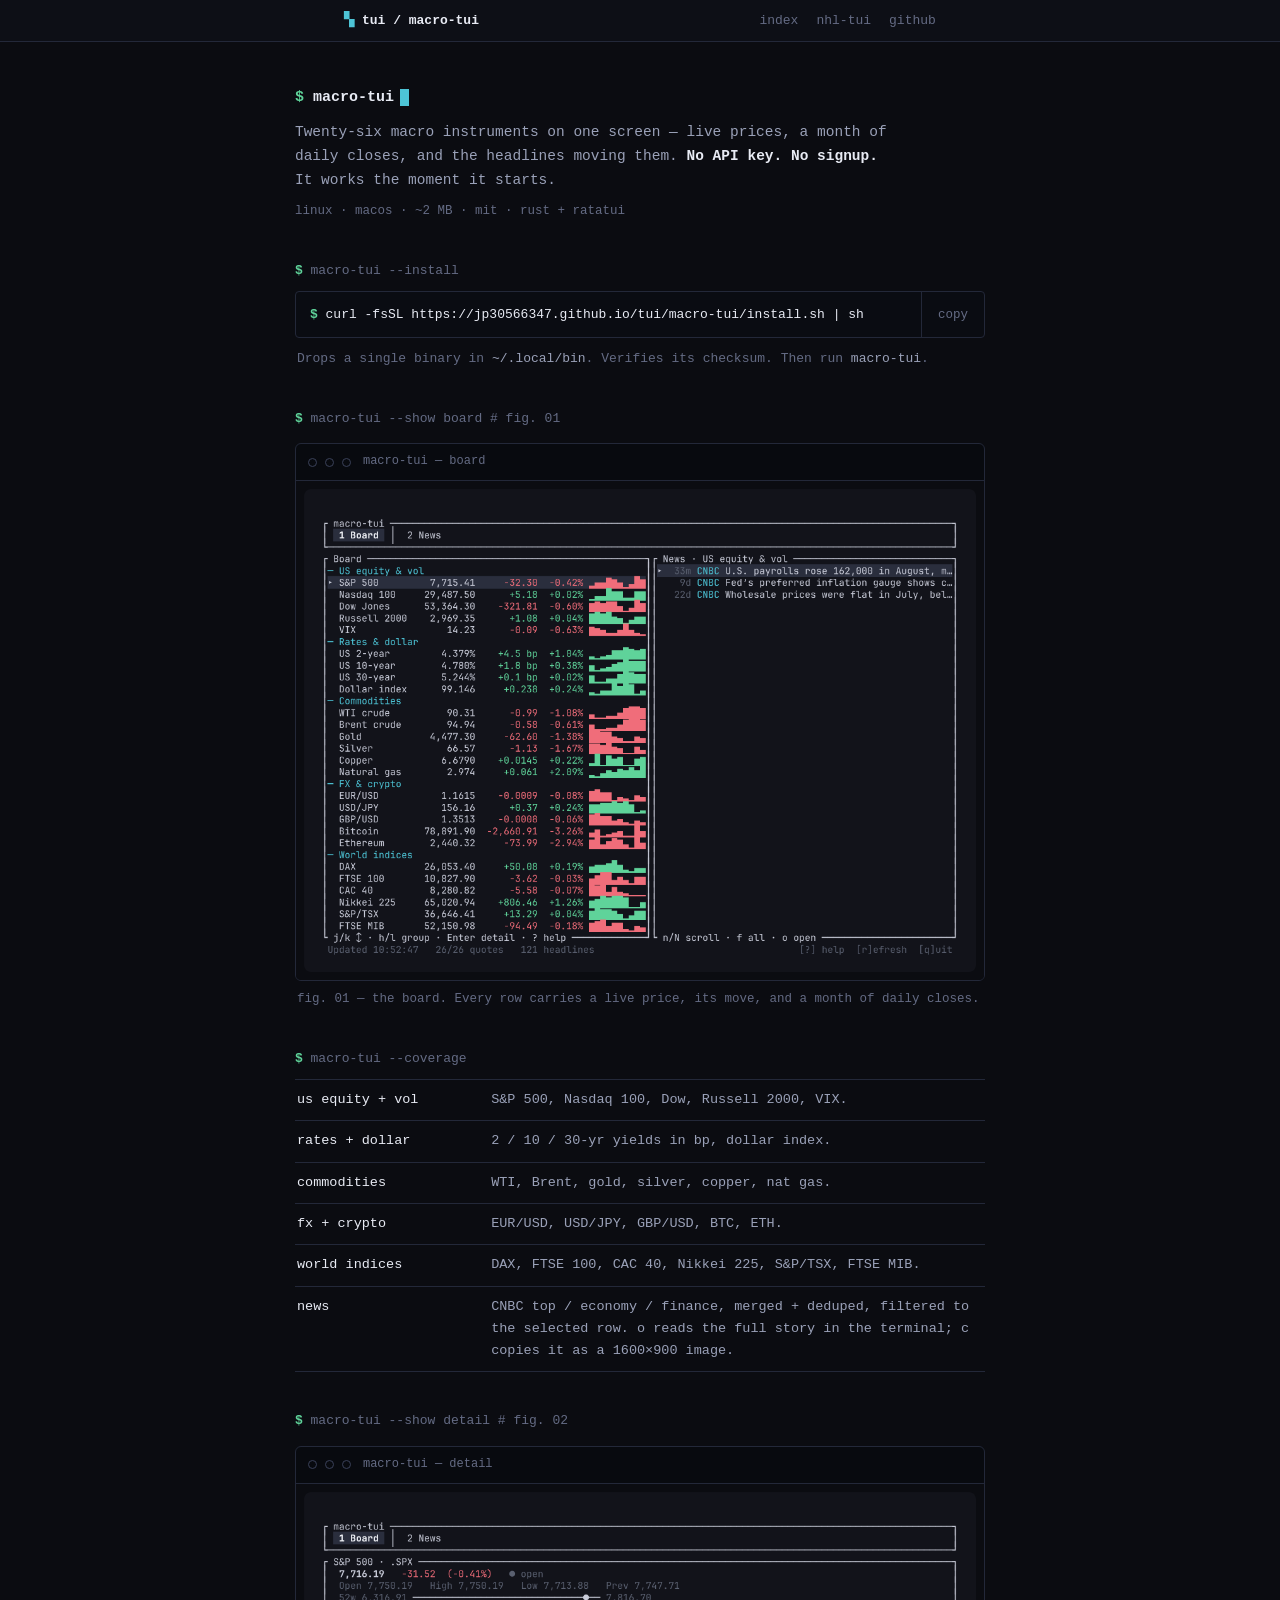
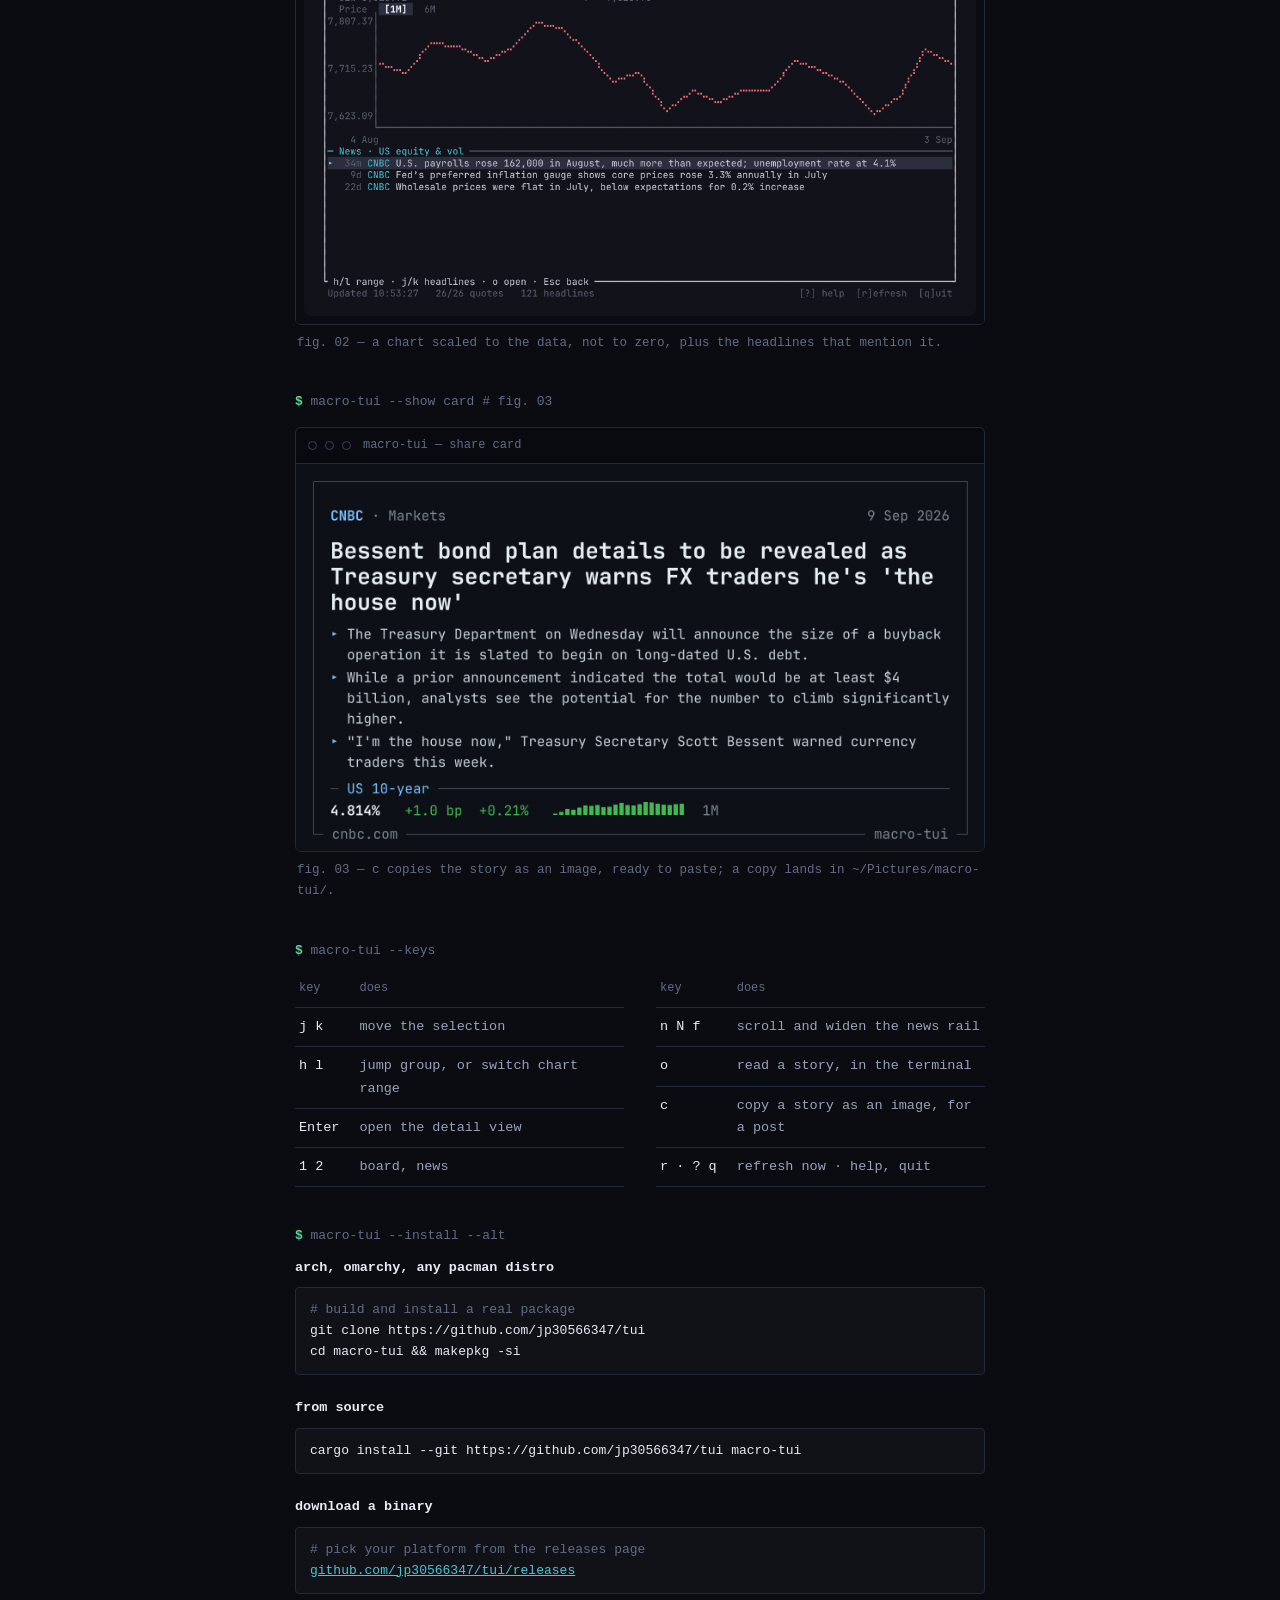
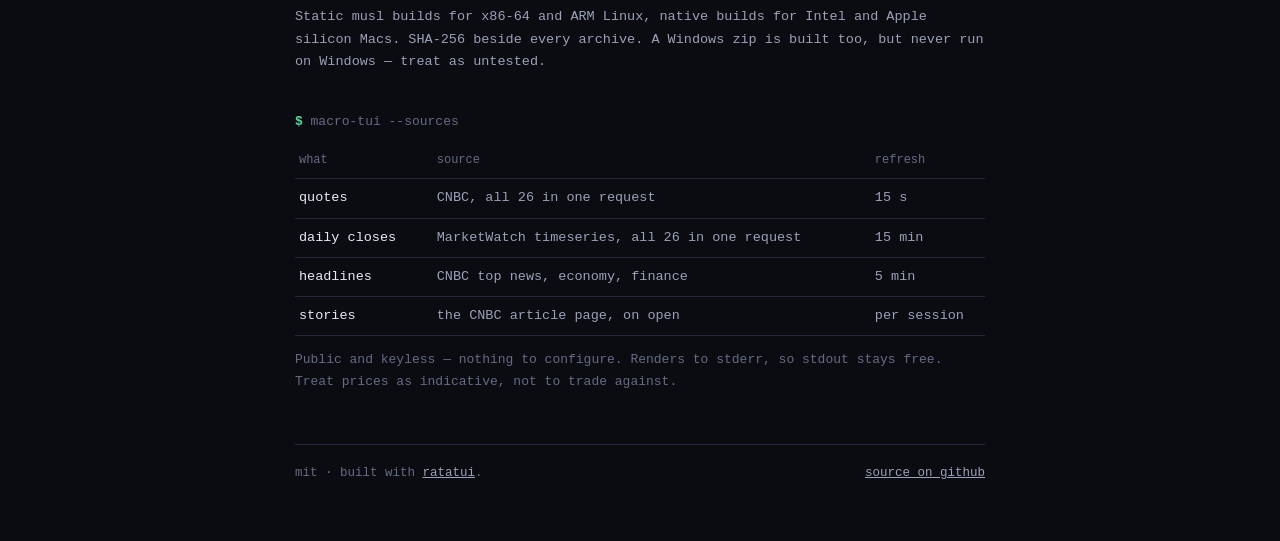
==== docs/macro-tui/index.html @ bfb3764e "Redesign docs site as terminal-native pages Drop the centered hero, pill badges and feature cards fo" ====
<!doctype html>
<html lang="en">
<head>
<meta charset="utf-8">
<meta name="viewport" content="width=device-width, initial-scale=1">
<title>macro-tui — the market, in your terminal</title>
<meta name="description" content="A macro market overview and the news moving it, in your terminal. 26 instruments, live prices, trend lines and headlines. No API key, no signup.">
<link rel="icon" href="data:image/svg+xml,<svg xmlns='http://www.w3.org/2000/svg' viewBox='0 0 32 32'><text y='26' font-size='26'>▚</text></svg>">
<meta property="og:title" content="macro-tui — the market, in your terminal">
<meta property="og:description" content="26 macro instruments, live prices, trend lines and headlines. No API key, no signup.">
<meta property="og:type" content="website">
<meta property="og:url" content="https://jp30566347.github.io/tui/macro-tui/">
<meta property="og:image" content="https://raw.githubusercontent.com/jp30566347/tui/main/docs/macro-tui/screenshot.png">
<meta name="twitter:card" content="summary_large_image">
<style>
:root{
  --bg:#0b0c11; --panel:#101218; --cmd:#0a0c12; --line:#232839;
  --fg:#e8ebf4; --mut:#9aa1b8; --dim:#646b84;
  --acc:#4dc4d6; --green:#5fd39a;
  --mono:"JetBrains Mono",ui-monospace,SFMono-Regular,Menlo,Consolas,monospace;
}
*{box-sizing:border-box}
html{-webkit-text-size-adjust:100%}
body{margin:0; background:var(--bg); color:var(--fg); font-family:var(--mono); font-size:15px; line-height:1.65; -webkit-font-smoothing:antialiased}
::selection{background:#26414a}
a{color:var(--acc)} a:hover{color:var(--fg)}
a:focus-visible,button:focus-visible{outline:1px solid var(--acc); outline-offset:2px}
.wrap{max-width:82ch; margin:0 auto; padding:0 24px}
.status{border-bottom:1px solid var(--line); background:#0d0f16}
.status-in{display:flex; justify-content:space-between; align-items:center; gap:16px; padding:10px 24px; font-size:13px}
.brand{color:var(--fg); text-decoration:none; font-weight:700}
.brand b{color:var(--acc)}
.tabs{display:flex; gap:18px}
.tabs a{color:var(--dim); text-decoration:none}
.tabs a:hover{color:var(--fg)}
.session{margin:44px 0 10px; font-size:15px; font-weight:700}
.prompt{color:var(--green); font-weight:700; user-select:none}
.cursor{display:inline-block; width:9px; height:1.15em; background:var(--acc); vertical-align:text-bottom; margin-left:6px; animation:blink 1.1s steps(1) infinite}
@keyframes blink{50%{opacity:0}}
.lede{color:var(--mut); font-size:14.5px; max-width:68ch; margin:0 0 8px}
.lede strong{color:var(--fg)}
.meta{color:var(--dim); font-size:12.5px; margin:0 0 26px}
.pline{color:var(--dim); font-size:13px; margin:38px 0 10px}
.cmd{display:flex; align-items:stretch; background:var(--cmd); border:1px solid var(--line); border-radius:4px; overflow:hidden}
.cmd code{flex:1; min-width:0; font-size:13px; padding:12px 14px; color:var(--fg); white-space:pre-wrap; overflow-wrap:anywhere}
.cmd button{flex:none; border:0; border-left:1px solid var(--line); background:transparent; color:var(--dim); cursor:pointer; font-family:var(--mono); font-size:12.5px; padding:0 16px}
.cmd button:hover{color:var(--fg)}
.cmd button.done{color:var(--green)}
.note{font-size:13px; color:var(--dim); margin:10px 2px 0}
.note code{color:var(--mut)}
.term{border:1px solid var(--line); border-radius:6px; background:#080a0f; overflow:hidden; margin-top:14px}
.titlebar{display:flex; align-items:center; gap:8px; padding:8px 12px; border-bottom:1px solid var(--line); color:var(--dim); font-size:12px}
.d{width:9px; height:9px; border-radius:50%; border:1px solid #3a4159}
.titlebar span:last-child{margin-left:4px}
.term img{display:block; width:100%; height:auto}
.cap{font-size:12.5px; color:var(--dim); margin:8px 2px 0}
dl.cov{margin:0; border-top:1px solid var(--line)}
dl.cov div{display:grid; grid-template-columns:22ch 1fr; gap:16px; padding:9px 2px; border-bottom:1px solid var(--line); font-size:13.5px}
dl.cov dt{color:var(--fg)} dl.cov dd{margin:0; color:var(--mut)}
.keys{display:grid; grid-template-columns:1fr 1fr; gap:0 32px}
table{width:100%; border-collapse:collapse; font-size:13.5px}
th,td{text-align:left; padding:8px 4px; border-bottom:1px solid var(--line); vertical-align:top}
th{color:var(--dim); font-weight:400; font-size:12px}
td:first-child{color:var(--fg); white-space:nowrap; padding-right:16px}
td{color:var(--mut)}
pre{background:var(--panel); border:1px solid var(--line); border-radius:4px; padding:12px 14px; overflow-x:auto; font-size:13px; line-height:1.6; color:var(--fg); margin:0 0 12px}
pre .c{color:var(--dim)}
h3.sub{font-size:13.5px; margin:0 0 8px; font-weight:700}
.blk{margin-bottom:22px}
.blk p{font-size:13.5px; color:var(--mut); margin:0}
footer{margin:52px 0 0; border-top:1px solid var(--line); padding:18px 0 52px; color:var(--dim); font-size:12.5px; display:flex; justify-content:space-between; gap:16px; flex-wrap:wrap}
footer a{color:var(--mut)}
@media (max-width:640px){ dl.cov div{grid-template-columns:1fr; gap:2px} .keys{grid-template-columns:1fr} }
@media (prefers-reduced-motion:reduce){ .cursor{animation:none} }
</style>
</head>
<body>
<nav class="status"><div class="wrap status-in">
  <a class="brand" href="../"><b>▚</b> tui / macro-tui</a>
  <div class="tabs"><a href="../">index</a><a href="../nhl-tui/">nhl-tui</a><a href="https://github.com/jp30566347/tui">github</a></div>
</div></nav>
<main class="wrap">
<p class="session"><span class="prompt">$</span> macro-tui<span class="cursor" aria-hidden="true"></span></p>
<p class="lede">Twenty-six macro instruments on one screen — live prices, a month of daily closes, and the headlines moving them. <strong>No API key. No signup.</strong> It works the moment it starts.</p>
<p class="meta">linux · macos · ~2 MB · mit · rust + ratatui</p>
<p class="pline"><span class="prompt">$</span> macro-tui --install</p>
<div class="cmd"><code><span class="prompt">$ </span>curl -fsSL https://jp30566347.github.io/tui/macro-tui/install.sh | sh</code><button type="button" data-cmd="curl -fsSL https://jp30566347.github.io/tui/macro-tui/install.sh | sh">copy</button></div>
<p class="note">Drops a single binary in <code>~/.local/bin</code>. Verifies its checksum. Then run <code>macro-tui</code>.</p>

<p class="pline"><span class="prompt">$</span> macro-tui --show board <span style="color:var(--dim)"># fig. 01</span></p>
<div class="term"><div class="titlebar"><i class="d"></i><i class="d"></i><i class="d"></i><span>macro-tui — board</span></div><img src="screenshot.png" alt="macro-tui showing US indices, Treasury yields, commodities and FX with live prices, colour-coded moves and trend lines, beside a pane of market headlines." width="2180" height="1581"></div>
<p class="cap">fig. 01 — the board. Every row carries a live price, its move, and a month of daily closes.</p>

<p class="pline"><span class="prompt">$</span> macro-tui --coverage</p>
<dl class="cov">
<div><dt>us equity + vol</dt><dd>S&amp;P 500, Nasdaq 100, Dow, Russell 2000, VIX.</dd></div>
<div><dt>rates + dollar</dt><dd>2 / 10 / 30-yr yields in bp, dollar index.</dd></div>
<div><dt>commodities</dt><dd>WTI, Brent, gold, silver, copper, nat gas.</dd></div>
<div><dt>fx + crypto</dt><dd>EUR/USD, USD/JPY, GBP/USD, BTC, ETH.</dd></div>
<div><dt>world indices</dt><dd>DAX, FTSE 100, CAC 40, Nikkei 225, S&amp;P/TSX, FTSE MIB.</dd></div>
<div><dt>news</dt><dd>CNBC top / economy / finance, merged + deduped, filtered to the selected row. <code>o</code> reads the full story in the terminal; <code>c</code> copies it as a 1600×900 image.</dd></div>
</dl>

<p class="pline"><span class="prompt">$</span> macro-tui --show detail <span style="color:var(--dim)"># fig. 02</span></p>
<div class="term"><div class="titlebar"><i class="d"></i><i class="d"></i><i class="d"></i><span>macro-tui — detail</span></div><img src="detail.png" alt="The detail view for the S&P 500: last price and move, open, high, low and previous close, a 52-week range bar, a braille line chart of the last month, and related headlines." width="2180" height="1394" loading="lazy"></div>
<p class="cap">fig. 02 — a chart scaled to the data, not to zero, plus the headlines that mention it.</p>

<p class="pline"><span class="prompt">$</span> macro-tui --show card <span style="color:var(--dim)"># fig. 03</span></p>
<div class="term"><div class="titlebar"><i class="d"></i><i class="d"></i><i class="d"></i><span>macro-tui — share card</span></div><img src="card.png" alt="A share card drawn as a terminal window running macro-tui: a plain frame, a CNBC Markets kicker and the date, a bold headline about the Treasury's bond buyback, three key points, and a ticker strip for the US 10-year yield with its level, move and a month of closes as bars." width="1600" height="900" loading="lazy"></div>
<p class="cap">fig. 03 — <code>c</code> copies the story as an image, ready to paste; a copy lands in <code>~/Pictures/macro-tui/</code>.</p>

<p class="pline"><span class="prompt">$</span> macro-tui --keys</p>
<div class="keys">
<table><tr><th>key</th><th>does</th></tr>
<tr><td>j k</td><td>move the selection</td></tr>
<tr><td>h l</td><td>jump group, or switch chart range</td></tr>
<tr><td>Enter</td><td>open the detail view</td></tr>
<tr><td>1 2</td><td>board, news</td></tr></table>
<table><tr><th>key</th><th>does</th></tr>
<tr><td>n N f</td><td>scroll and widen the news rail</td></tr>
<tr><td>o</td><td>read a story, in the terminal</td></tr>
<tr><td>c</td><td>copy a story as an image, for a post</td></tr>
<tr><td>r · ? q</td><td>refresh now · help, quit</td></tr></table>
</div>

<p class="pline"><span class="prompt">$</span> macro-tui --install --alt</p>
<div class="blk"><h3 class="sub">arch, omarchy, any pacman distro</h3><pre><span class="c"># build and install a real package</span>
git clone https://github.com/jp30566347/tui
cd macro-tui &amp;&amp; makepkg -si</pre></div>
<div class="blk"><h3 class="sub">from source</h3><pre>cargo install --git https://github.com/jp30566347/tui macro-tui</pre></div>
<div class="blk"><h3 class="sub">download a binary</h3><pre><span class="c"># pick your platform from the releases page</span>
<a href="https://github.com/jp30566347/tui/releases">github.com/jp30566347/tui/releases</a></pre>
<p style="font-size:13.5px;color:var(--mut)">Static musl builds for x86-64 and ARM Linux, native builds for Intel and Apple silicon Macs. SHA-256 beside every archive. A Windows zip is built too, but never run on Windows — treat as untested.</p></div>

<p class="pline"><span class="prompt">$</span> macro-tui --sources</p>
<table><tr><th>what</th><th>source</th><th>refresh</th></tr>
<tr><td>quotes</td><td>CNBC, all 26 in one request</td><td>15 s</td></tr>
<tr><td>daily closes</td><td>MarketWatch timeseries, all 26 in one request</td><td>15 min</td></tr>
<tr><td>headlines</td><td>CNBC top news, economy, finance</td><td>5 min</td></tr>
<tr><td>stories</td><td>the CNBC article page, on open</td><td>per session</td></tr></table>
<p style="font-size:13px;color:var(--dim)">Public and keyless — nothing to configure. Renders to stderr, so stdout stays free. Treat prices as indicative, not to trade against.</p>

<footer><span>mit · built with <a href="https://ratatui.rs">ratatui</a>.</span><span><a href="https://github.com/jp30566347/tui">source on github</a></span></footer>
<script>
(function(){
var b=document.querySelector('.cmd button');
function legacyCopy(t){var f=document.createElement('textarea');f.value=t;f.setAttribute('readonly','');f.style.cssText='position:fixed;top:-9999px;opacity:0';document.body.appendChild(f);f.select();var ok=false;try{ok=document.execCommand('copy')}catch(e){ok=false}document.body.removeChild(f);return ok}
function copy(t){if(navigator.clipboard&&window.isSecureContext){var to=new Promise(function(_,rej){setTimeout(function(){rej(new Error('timed out'))},1200)});return Promise.race([navigator.clipboard.writeText(t),to]).then(function(){return true}).catch(function(){return legacyCopy(t)})}return Promise.resolve(legacyCopy(t))}
if(b)b.addEventListener('click',function(){copy(b.dataset.cmd).then(function(ok){b.textContent=ok?'copied':'press ⌘C';b.classList.toggle('done',ok);setTimeout(function(){b.textContent='copy';b.classList.remove('done')},1800)})});
})();
</script>
</main>
</body>
</html>
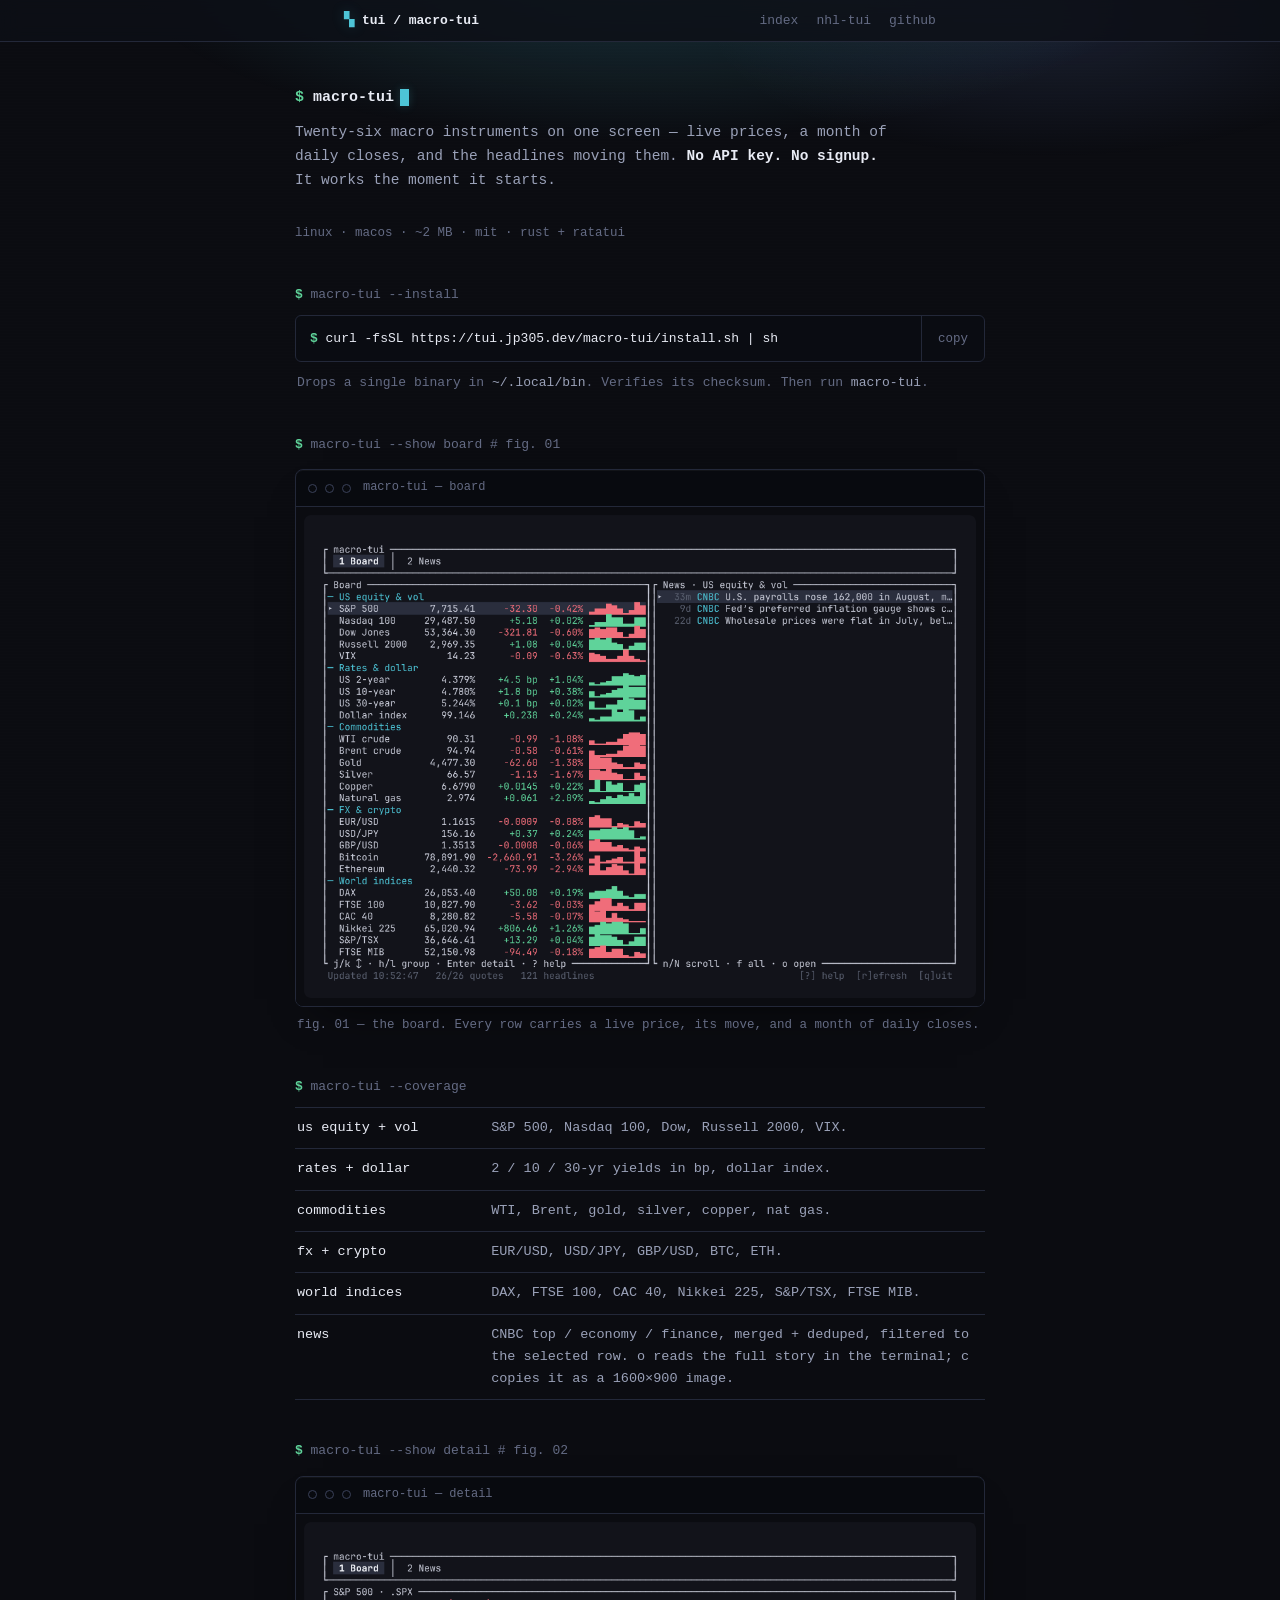
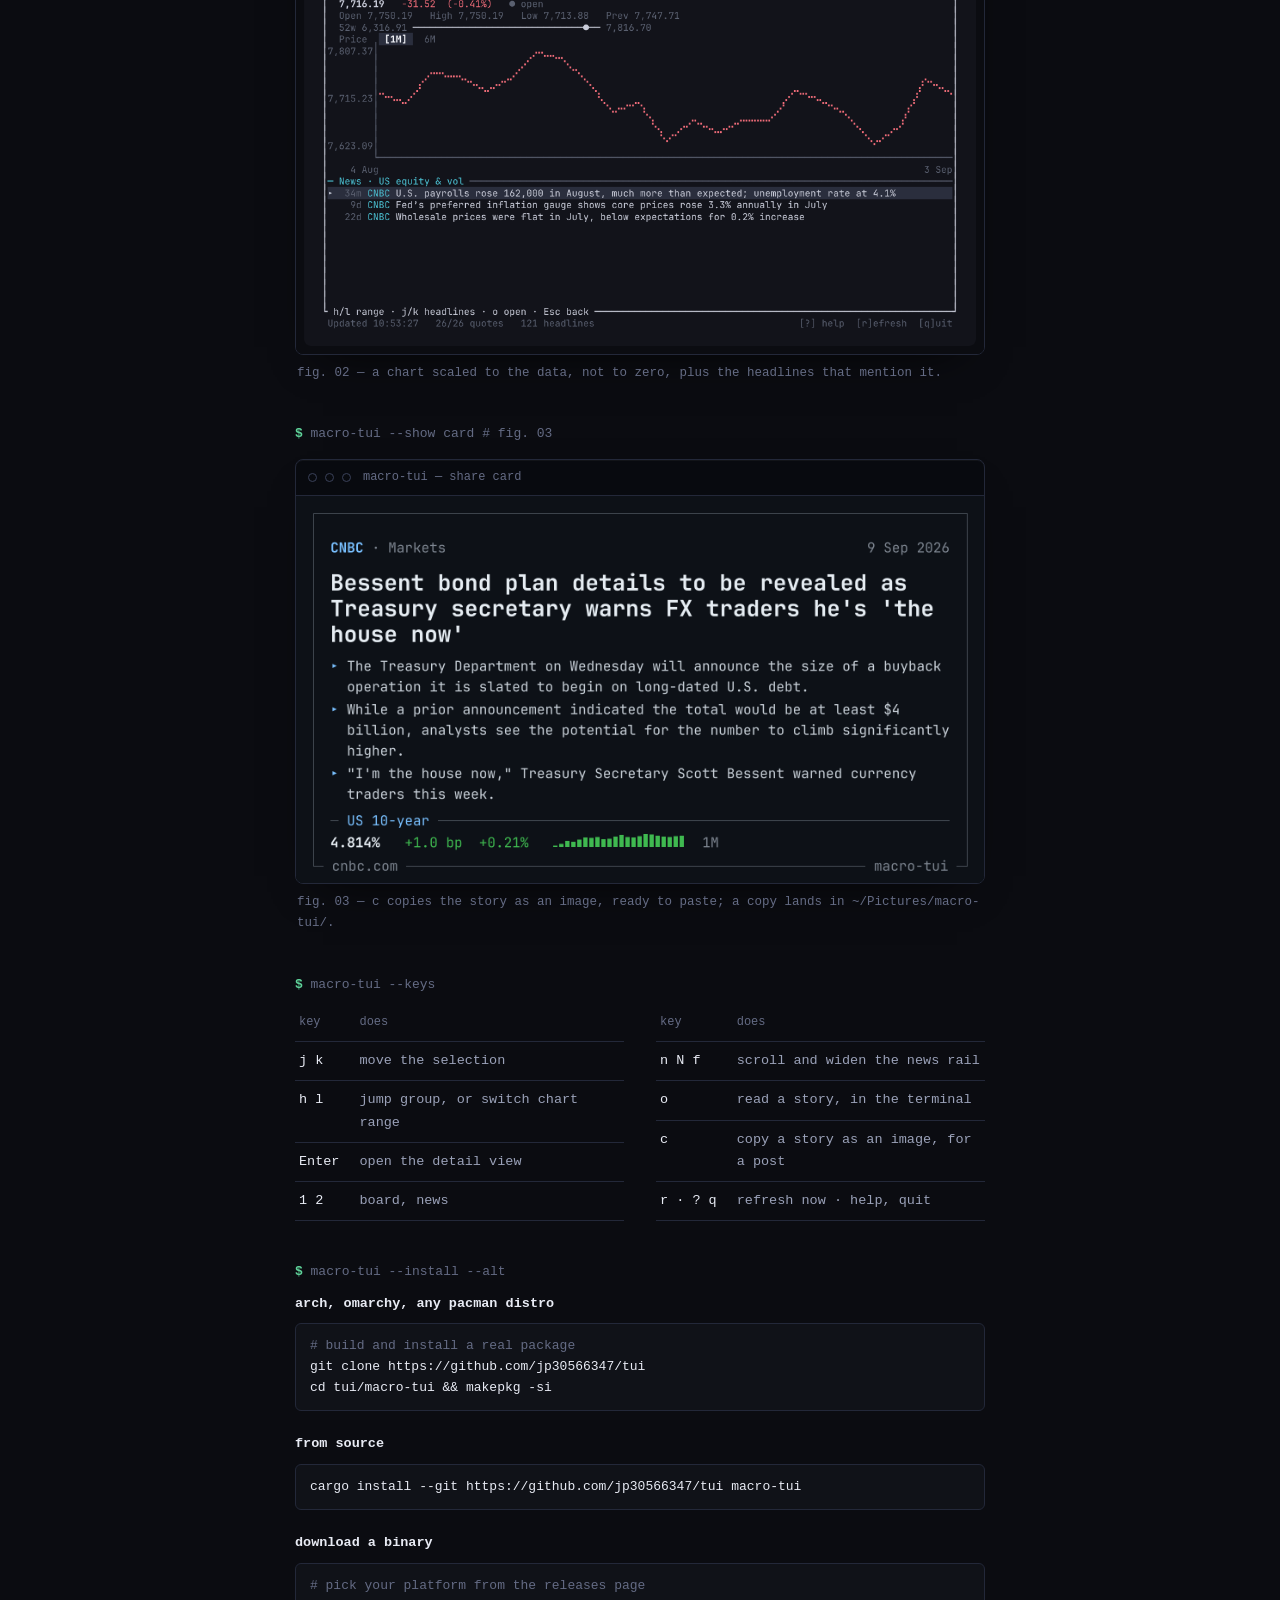
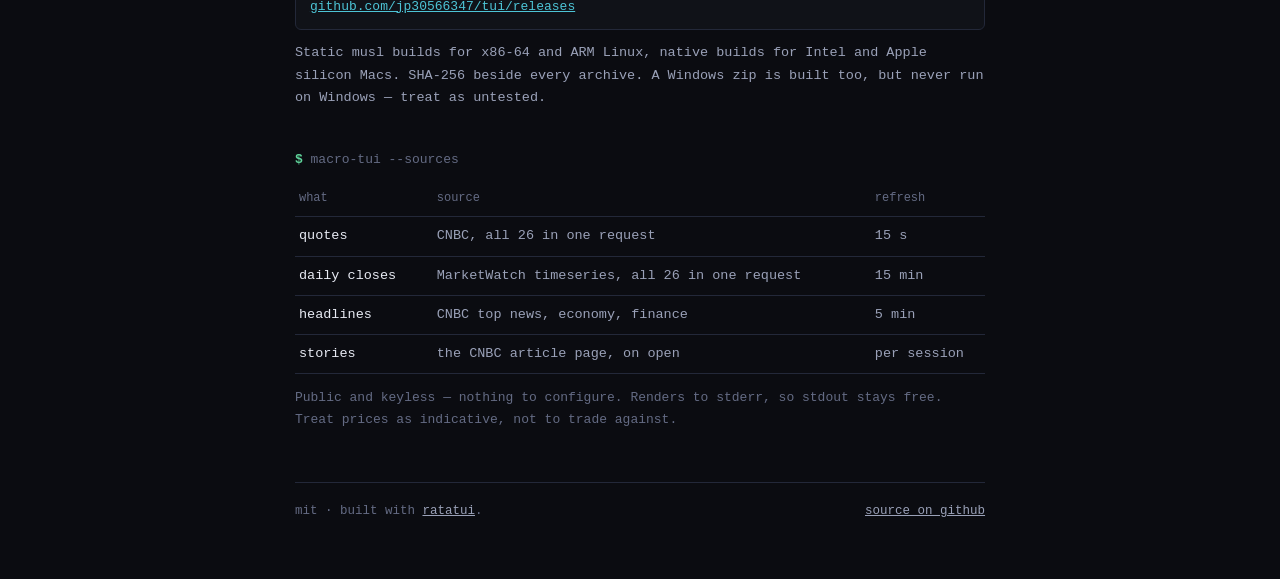
==== commit 225ca32b: "Lift the docs site and share its styles Pulls the CSS and the clipboard helper out of all three page" ====
--- a/docs/macro-tui/index.html
+++ b/docs/macro-tui/index.html
@@ -9,70 +9,10 @@
 <meta property="og:title" content="macro-tui — the market, in your terminal">
 <meta property="og:description" content="26 macro instruments, live prices, trend lines and headlines. No API key, no signup.">
 <meta property="og:type" content="website">
-<meta property="og:url" content="https://jp30566347.github.io/tui/macro-tui/">
-<meta property="og:image" content="https://raw.githubusercontent.com/jp30566347/tui/main/docs/macro-tui/screenshot.png">
+<meta property="og:url" content="https://tui.jp305.dev/macro-tui/">
+<meta property="og:image" content="https://tui.jp305.dev/macro-tui/screenshot.png">
 <meta name="twitter:card" content="summary_large_image">
-<style>
-:root{
-  --bg:#0b0c11; --panel:#101218; --cmd:#0a0c12; --line:#232839;
-  --fg:#e8ebf4; --mut:#9aa1b8; --dim:#646b84;
-  --acc:#4dc4d6; --green:#5fd39a;
-  --mono:"JetBrains Mono",ui-monospace,SFMono-Regular,Menlo,Consolas,monospace;
-}
-*{box-sizing:border-box}
-html{-webkit-text-size-adjust:100%}
-body{margin:0; background:var(--bg); color:var(--fg); font-family:var(--mono); font-size:15px; line-height:1.65; -webkit-font-smoothing:antialiased}
-::selection{background:#26414a}
-a{color:var(--acc)} a:hover{color:var(--fg)}
-a:focus-visible,button:focus-visible{outline:1px solid var(--acc); outline-offset:2px}
-.wrap{max-width:82ch; margin:0 auto; padding:0 24px}
-.status{border-bottom:1px solid var(--line); background:#0d0f16}
-.status-in{display:flex; justify-content:space-between; align-items:center; gap:16px; padding:10px 24px; font-size:13px}
-.brand{color:var(--fg); text-decoration:none; font-weight:700}
-.brand b{color:var(--acc)}
-.tabs{display:flex; gap:18px}
-.tabs a{color:var(--dim); text-decoration:none}
-.tabs a:hover{color:var(--fg)}
-.session{margin:44px 0 10px; font-size:15px; font-weight:700}
-.prompt{color:var(--green); font-weight:700; user-select:none}
-.cursor{display:inline-block; width:9px; height:1.15em; background:var(--acc); vertical-align:text-bottom; margin-left:6px; animation:blink 1.1s steps(1) infinite}
-@keyframes blink{50%{opacity:0}}
-.lede{color:var(--mut); font-size:14.5px; max-width:68ch; margin:0 0 8px}
-.lede strong{color:var(--fg)}
-.meta{color:var(--dim); font-size:12.5px; margin:0 0 26px}
-.pline{color:var(--dim); font-size:13px; margin:38px 0 10px}
-.cmd{display:flex; align-items:stretch; background:var(--cmd); border:1px solid var(--line); border-radius:4px; overflow:hidden}
-.cmd code{flex:1; min-width:0; font-size:13px; padding:12px 14px; color:var(--fg); white-space:pre-wrap; overflow-wrap:anywhere}
-.cmd button{flex:none; border:0; border-left:1px solid var(--line); background:transparent; color:var(--dim); cursor:pointer; font-family:var(--mono); font-size:12.5px; padding:0 16px}
-.cmd button:hover{color:var(--fg)}
-.cmd button.done{color:var(--green)}
-.note{font-size:13px; color:var(--dim); margin:10px 2px 0}
-.note code{color:var(--mut)}
-.term{border:1px solid var(--line); border-radius:6px; background:#080a0f; overflow:hidden; margin-top:14px}
-.titlebar{display:flex; align-items:center; gap:8px; padding:8px 12px; border-bottom:1px solid var(--line); color:var(--dim); font-size:12px}
-.d{width:9px; height:9px; border-radius:50%; border:1px solid #3a4159}
-.titlebar span:last-child{margin-left:4px}
-.term img{display:block; width:100%; height:auto}
-.cap{font-size:12.5px; color:var(--dim); margin:8px 2px 0}
-dl.cov{margin:0; border-top:1px solid var(--line)}
-dl.cov div{display:grid; grid-template-columns:22ch 1fr; gap:16px; padding:9px 2px; border-bottom:1px solid var(--line); font-size:13.5px}
-dl.cov dt{color:var(--fg)} dl.cov dd{margin:0; color:var(--mut)}
-.keys{display:grid; grid-template-columns:1fr 1fr; gap:0 32px}
-table{width:100%; border-collapse:collapse; font-size:13.5px}
-th,td{text-align:left; padding:8px 4px; border-bottom:1px solid var(--line); vertical-align:top}
-th{color:var(--dim); font-weight:400; font-size:12px}
-td:first-child{color:var(--fg); white-space:nowrap; padding-right:16px}
-td{color:var(--mut)}
-pre{background:var(--panel); border:1px solid var(--line); border-radius:4px; padding:12px 14px; overflow-x:auto; font-size:13px; line-height:1.6; color:var(--fg); margin:0 0 12px}
-pre .c{color:var(--dim)}
-h3.sub{font-size:13.5px; margin:0 0 8px; font-weight:700}
-.blk{margin-bottom:22px}
-.blk p{font-size:13.5px; color:var(--mut); margin:0}
-footer{margin:52px 0 0; border-top:1px solid var(--line); padding:18px 0 52px; color:var(--dim); font-size:12.5px; display:flex; justify-content:space-between; gap:16px; flex-wrap:wrap}
-footer a{color:var(--mut)}
-@media (max-width:640px){ dl.cov div{grid-template-columns:1fr; gap:2px} .keys{grid-template-columns:1fr} }
-@media (prefers-reduced-motion:reduce){ .cursor{animation:none} }
-</style>
+<link rel="stylesheet" href="../style.css">
 </head>
 <body>
 <nav class="status"><div class="wrap status-in">
@@ -80,11 +20,11 @@
   <div class="tabs"><a href="../">index</a><a href="../nhl-tui/">nhl-tui</a><a href="https://github.com/jp30566347/tui">github</a></div>
 </div></nav>
 <main class="wrap">
-<p class="session"><span class="prompt">$</span> macro-tui<span class="cursor" aria-hidden="true"></span></p>
+<p class="session"><span class="prompt">$</span> <span data-type>macro-tui</span><span class="cursor" aria-hidden="true"></span></p>
 <p class="lede">Twenty-six macro instruments on one screen — live prices, a month of daily closes, and the headlines moving them. <strong>No API key. No signup.</strong> It works the moment it starts.</p>
 <p class="meta">linux · macos · ~2 MB · mit · rust + ratatui</p>
 <p class="pline"><span class="prompt">$</span> macro-tui --install</p>
-<div class="cmd"><code><span class="prompt">$ </span>curl -fsSL https://jp30566347.github.io/tui/macro-tui/install.sh | sh</code><button type="button" data-cmd="curl -fsSL https://jp30566347.github.io/tui/macro-tui/install.sh | sh">copy</button></div>
+<div class="cmd"><code><span class="prompt">$ </span>curl -fsSL https://tui.jp305.dev/macro-tui/install.sh | sh</code><button type="button" data-cmd="curl -fsSL https://tui.jp305.dev/macro-tui/install.sh | sh">copy</button></div>
 <p class="note">Drops a single binary in <code>~/.local/bin</code>. Verifies its checksum. Then run <code>macro-tui</code>.</p>
 
 <p class="pline"><span class="prompt">$</span> macro-tui --show board <span style="color:var(--dim)"># fig. 01</span></p>
@@ -126,7 +66,7 @@
 <p class="pline"><span class="prompt">$</span> macro-tui --install --alt</p>
 <div class="blk"><h3 class="sub">arch, omarchy, any pacman distro</h3><pre><span class="c"># build and install a real package</span>
 git clone https://github.com/jp30566347/tui
-cd macro-tui &amp;&amp; makepkg -si</pre></div>
+cd tui/macro-tui &amp;&amp; makepkg -si</pre></div>
 <div class="blk"><h3 class="sub">from source</h3><pre>cargo install --git https://github.com/jp30566347/tui macro-tui</pre></div>
 <div class="blk"><h3 class="sub">download a binary</h3><pre><span class="c"># pick your platform from the releases page</span>
 <a href="https://github.com/jp30566347/tui/releases">github.com/jp30566347/tui/releases</a></pre>
@@ -141,14 +81,7 @@
 <p style="font-size:13px;color:var(--dim)">Public and keyless — nothing to configure. Renders to stderr, so stdout stays free. Treat prices as indicative, not to trade against.</p>
 
 <footer><span>mit · built with <a href="https://ratatui.rs">ratatui</a>.</span><span><a href="https://github.com/jp30566347/tui">source on github</a></span></footer>
-<script>
-(function(){
-var b=document.querySelector('.cmd button');
-function legacyCopy(t){var f=document.createElement('textarea');f.value=t;f.setAttribute('readonly','');f.style.cssText='position:fixed;top:-9999px;opacity:0';document.body.appendChild(f);f.select();var ok=false;try{ok=document.execCommand('copy')}catch(e){ok=false}document.body.removeChild(f);return ok}
-function copy(t){if(navigator.clipboard&&window.isSecureContext){var to=new Promise(function(_,rej){setTimeout(function(){rej(new Error('timed out'))},1200)});return Promise.race([navigator.clipboard.writeText(t),to]).then(function(){return true}).catch(function(){return legacyCopy(t)})}return Promise.resolve(legacyCopy(t))}
-if(b)b.addEventListener('click',function(){copy(b.dataset.cmd).then(function(ok){b.textContent=ok?'copied':'press ⌘C';b.classList.toggle('done',ok);setTimeout(function(){b.textContent='copy';b.classList.remove('done')},1800)})});
-})();
-</script>
 </main>
+<script src="../app.js" defer></script>
 </body>
 </html>
--- a/docs/style.css
+++ b/docs/style.css
@@ -0,0 +1,166 @@
+/* tui docs — shared styles for the index and both app pages. */
+
+:root{
+  --bg:#0b0c11; --panel:#101218; --cmd:#0a0c12; --line:#232839;
+  --fg:#e8ebf4; --mut:#9aa1b8; --dim:#646b84;
+  --acc:#4dc4d6; --acc2:#7aa2ff; --green:#5fd39a;
+  --glow:rgba(77,196,214,.22);
+  --mono:"JetBrains Mono",ui-monospace,SFMono-Regular,Menlo,Consolas,monospace;
+}
+*{box-sizing:border-box}
+html{-webkit-text-size-adjust:100%; scroll-behavior:smooth}
+body{
+  margin:0; background:var(--bg); color:var(--fg);
+  font-family:var(--mono); font-size:15px; line-height:1.65;
+  -webkit-font-smoothing:antialiased;
+}
+
+/* Ambient layer: one soft accent bloom behind the masthead, and a faint scan
+   texture over everything. Both are decorative and never intercept a click. */
+body::before{
+  content:""; position:fixed; inset:0 0 auto; height:70vh; pointer-events:none; z-index:0;
+  background:
+    radial-gradient(60% 42% at 50% -6%, var(--glow), transparent 68%),
+    radial-gradient(38% 30% at 82% 4%, rgba(122,162,255,.12), transparent 70%);
+}
+body::after{
+  content:""; position:fixed; inset:0; pointer-events:none; z-index:0; opacity:.35;
+  background:repeating-linear-gradient(180deg, rgba(255,255,255,.028) 0 1px, transparent 1px 3px);
+}
+body > *{position:relative; z-index:1}
+
+::selection{background:#26414a}
+a{color:var(--acc)}
+a:hover{color:var(--fg)}
+a:focus-visible,button:focus-visible{outline:1px solid var(--acc); outline-offset:2px}
+.wrap{max-width:82ch; margin:0 auto; padding:0 24px}
+.sr-only{position:absolute; width:1px; height:1px; padding:0; margin:-1px; overflow:hidden; clip:rect(0 0 0 0); white-space:nowrap; border:0}
+
+/* Reading-progress hairline, built by app.js. */
+.prog{position:fixed; top:0; left:0; height:2px; width:0; z-index:9;
+  background:linear-gradient(90deg, var(--acc), var(--acc2)); box-shadow:0 0 12px var(--glow)}
+
+/* status bar */
+.status{position:sticky; top:0; z-index:8; border-bottom:1px solid var(--line);
+  background:rgba(13,15,22,.82); backdrop-filter:blur(10px); -webkit-backdrop-filter:blur(10px)}
+.status-in{display:flex; justify-content:space-between; align-items:center; gap:16px; padding:10px 24px; font-size:13px}
+.brand{color:var(--fg); text-decoration:none; font-weight:700}
+.brand b{color:var(--acc); font-weight:700; text-shadow:0 0 14px var(--glow)}
+.tabs{display:flex; gap:18px}
+.tabs a{color:var(--dim); text-decoration:none; transition:color .15s ease}
+.tabs a:hover{color:var(--fg)}
+.tabs a span{color:var(--acc)}
+
+/* block wordmark */
+.banner{margin:40px 0 0; display:flex; justify-content:center}
+.banner pre{
+  margin:0; padding:0; border:0; background:none; overflow:visible;
+  font-size:clamp(9px,3.3vw,25px); line-height:1.04; font-weight:700; letter-spacing:0;
+  background-image:linear-gradient(168deg, var(--acc) 0%, var(--acc2) 52%, var(--green) 100%);
+  -webkit-background-clip:text; background-clip:text; color:transparent;
+  filter:drop-shadow(0 0 26px var(--glow));
+}
+.tagline{text-align:center; color:var(--dim); font-size:12.5px; letter-spacing:.16em; margin:14px 0 0; text-transform:lowercase}
+
+/* session */
+.session{margin:44px 0 10px; font-size:15px; font-weight:700}
+.prompt{color:var(--green); font-weight:700; user-select:none}
+.cursor{display:inline-block; width:9px; height:1.15em; background:var(--acc); vertical-align:text-bottom; margin-left:6px;
+  box-shadow:0 0 10px var(--glow); animation:blink 1.1s steps(1) infinite}
+@keyframes blink{50%{opacity:0}}
+.lede{color:var(--mut); font-size:14.5px; max-width:68ch; margin:0 0 30px}
+.lede strong{color:var(--fg)}
+.meta{color:var(--dim); font-size:12.5px}
+
+/* app rows (index) */
+.app{position:relative; border:1px solid var(--line); border-radius:8px; background:var(--panel); margin:0 0 24px; overflow:hidden;
+  transition:border-color .2s ease, transform .2s ease, box-shadow .2s ease}
+.app::before{content:""; position:absolute; left:0; top:0; bottom:0; width:2px; transform:scaleY(0); transform-origin:50% 100%;
+  background:linear-gradient(180deg, var(--acc), var(--acc2)); transition:transform .28s ease}
+.app:hover{border-color:#2f3750; transform:translateY(-2px); box-shadow:0 22px 48px -30px rgba(0,0,0,.95)}
+.app:hover::before{transform:scaleY(1)}
+.app-head{display:flex; align-items:baseline; gap:12px; padding:20px 20px 0}
+.idx{color:var(--dim); font-size:13px}
+.app-head h2{margin:0; font-size:19px; letter-spacing:-.01em}
+.app-head h2 a{color:var(--fg); text-decoration:none}
+.app-head h2 a:hover{color:var(--acc); text-decoration:underline; text-underline-offset:4px}
+.ver{margin-left:auto; color:var(--dim); font-size:12.5px; white-space:nowrap}
+.app-desc{color:var(--mut); font-size:14px; max-width:64ch; margin:0; padding:8px 20px 0}
+.app .meta{padding:10px 20px 0}
+.app-links{display:flex; gap:20px; padding:12px 20px 18px; font-size:13.5px}
+
+/* command line */
+.cmd{display:flex; align-items:stretch; background:var(--cmd); border:1px solid var(--line); border-radius:6px; overflow:hidden;
+  transition:border-color .2s ease, box-shadow .2s ease}
+.cmd:hover{border-color:#2f3750; box-shadow:0 0 0 3px rgba(77,196,214,.06)}
+.app .cmd{margin:14px 20px 0}
+.cmd code{flex:1; min-width:0; font-size:13px; padding:12px 14px; color:var(--fg); white-space:pre-wrap; overflow-wrap:anywhere}
+.app .cmd code{font-size:12.5px; padding:10px 12px}
+.cmd button{flex:none; border:0; border-left:1px solid var(--line); background:transparent; color:var(--dim); cursor:pointer;
+  font-family:var(--mono); font-size:12.5px; padding:0 16px; transition:color .15s ease, background .15s ease}
+.cmd button:hover{color:var(--fg); background:rgba(255,255,255,.03)}
+.cmd button.done{color:var(--green)}
+.note{font-size:13px; color:var(--dim); margin:10px 2px 0}
+.note code{color:var(--mut)}
+
+/* screenshot window */
+.term{border:1px solid var(--line); border-radius:8px; background:#080a0f; overflow:hidden; margin-top:14px;
+  box-shadow:0 20px 46px -28px rgba(0,0,0,.95), inset 0 1px 0 rgba(255,255,255,.04);
+  transition:border-color .2s ease, transform .2s ease, box-shadow .2s ease}
+.term:hover{border-color:#2f3750; transform:translateY(-2px); box-shadow:0 28px 60px -28px rgba(0,0,0,1), 0 0 0 1px rgba(77,196,214,.12), inset 0 1px 0 rgba(255,255,255,.05)}
+.app .term{border:0; border-top:1px solid var(--line); border-radius:0; margin-top:0; box-shadow:none; transform:none}
+.app .term:hover{border-color:var(--line); box-shadow:none}
+.titlebar{display:flex; align-items:center; gap:8px; padding:8px 12px; border-bottom:1px solid var(--line); color:var(--dim); font-size:12px}
+.d{width:9px; height:9px; border-radius:50%; border:1px solid #3a4159}
+.titlebar span:last-child{margin-left:4px}
+.term img{display:block; width:100%; height:auto}
+.cap{font-size:12.5px; color:var(--dim); margin:8px 2px 0}
+
+/* prose blocks */
+.pline{color:var(--dim); font-size:13px; margin:40px 0 10px}
+pre.out{border:1px solid var(--line); border-radius:6px; background:var(--panel); padding:14px 16px; font-size:13px; line-height:1.7;
+  color:var(--mut); overflow-x:auto; white-space:pre-wrap; margin:0}
+pre.out b{color:var(--fg); font-weight:700}
+dl.cov{margin:0; border-top:1px solid var(--line)}
+dl.cov div{display:grid; grid-template-columns:22ch 1fr; gap:16px; padding:9px 2px; border-bottom:1px solid var(--line); font-size:13.5px;
+  transition:background .15s ease}
+dl.cov div:hover{background:rgba(255,255,255,.02)}
+dl.cov dt{color:var(--fg)}
+dl.cov dd{margin:0; color:var(--mut)}
+.keys{display:grid; grid-template-columns:1fr 1fr; gap:0 32px}
+table{width:100%; border-collapse:collapse; font-size:13.5px}
+th,td{text-align:left; padding:8px 4px; border-bottom:1px solid var(--line); vertical-align:top}
+th{color:var(--dim); font-weight:400; font-size:12px}
+td:first-child{color:var(--fg); white-space:nowrap; padding-right:16px}
+td{color:var(--mut)}
+pre{background:var(--panel); border:1px solid var(--line); border-radius:6px; padding:12px 14px; overflow-x:auto; font-size:13px;
+  line-height:1.6; color:var(--fg); margin:0 0 12px}
+pre .c{color:var(--dim)}
+h3.sub{font-size:13.5px; margin:0 0 8px; font-weight:700}
+.blk{margin-bottom:22px}
+.blk p{font-size:13.5px; color:var(--mut); margin:0}
+
+footer{margin:52px 0 0; border-top:1px solid var(--line); padding:18px 0 52px; color:var(--dim); font-size:12.5px;
+  display:flex; justify-content:space-between; gap:16px; flex-wrap:wrap}
+footer a{color:var(--mut)}
+
+/* Entrance reveals. app.js adds .rv, then .in once the block is on screen.
+   Without JS nothing is tagged, so everything is simply visible. */
+.rv{opacity:0; transform:translateY(10px)}
+.rv.in{opacity:1; transform:none; transition:opacity .5s ease, transform .5s ease}
+
+@media (max-width:640px){
+  .ver{display:none}
+  .tabs{gap:12px}
+  .app .cmd code{font-size:12px}
+  dl.cov div{grid-template-columns:1fr; gap:2px}
+  .keys{grid-template-columns:1fr}
+}
+@media (prefers-reduced-motion:reduce){
+  html{scroll-behavior:auto}
+  .cursor{animation:none}
+  .app,.term,.cmd,.tabs a,dl.cov div,.cmd button{transition:none}
+  .app:hover,.term:hover{transform:none}
+  .rv{opacity:1; transform:none}
+  .rv.in{transition:none}
+}
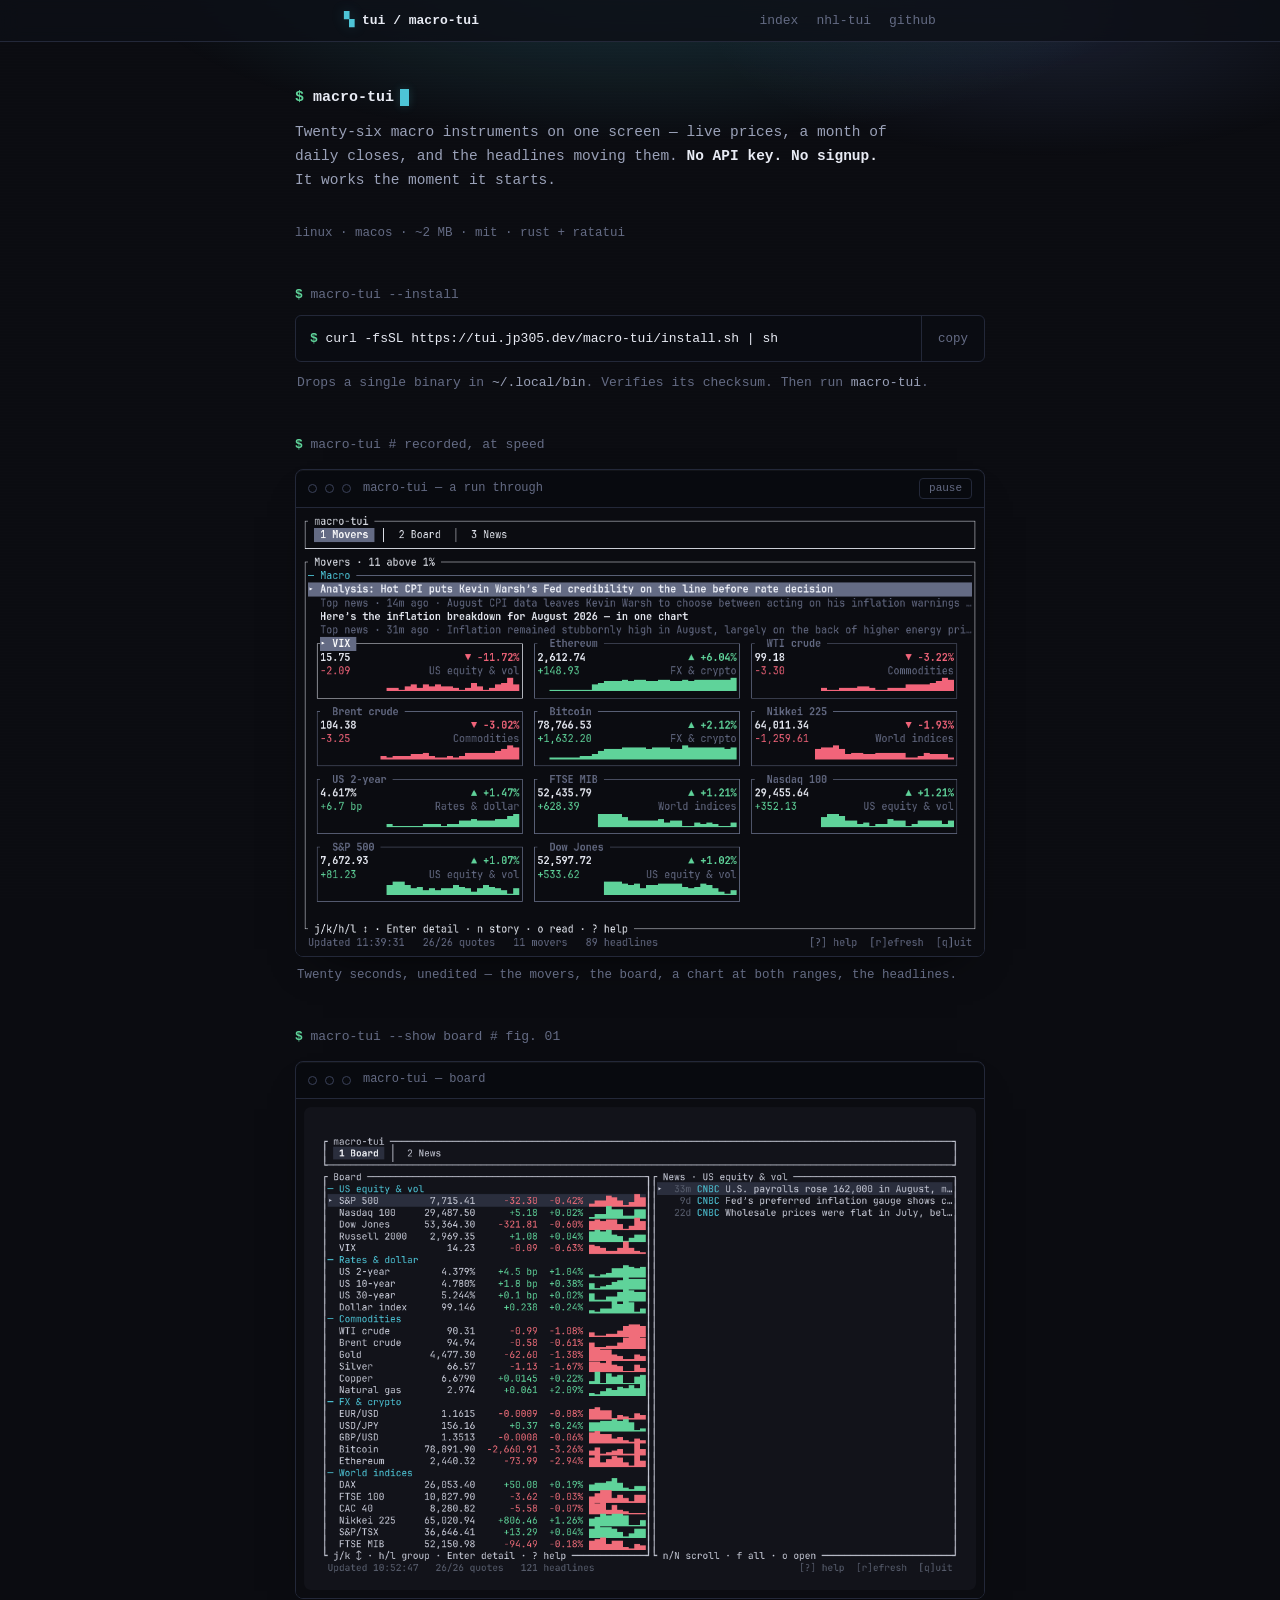
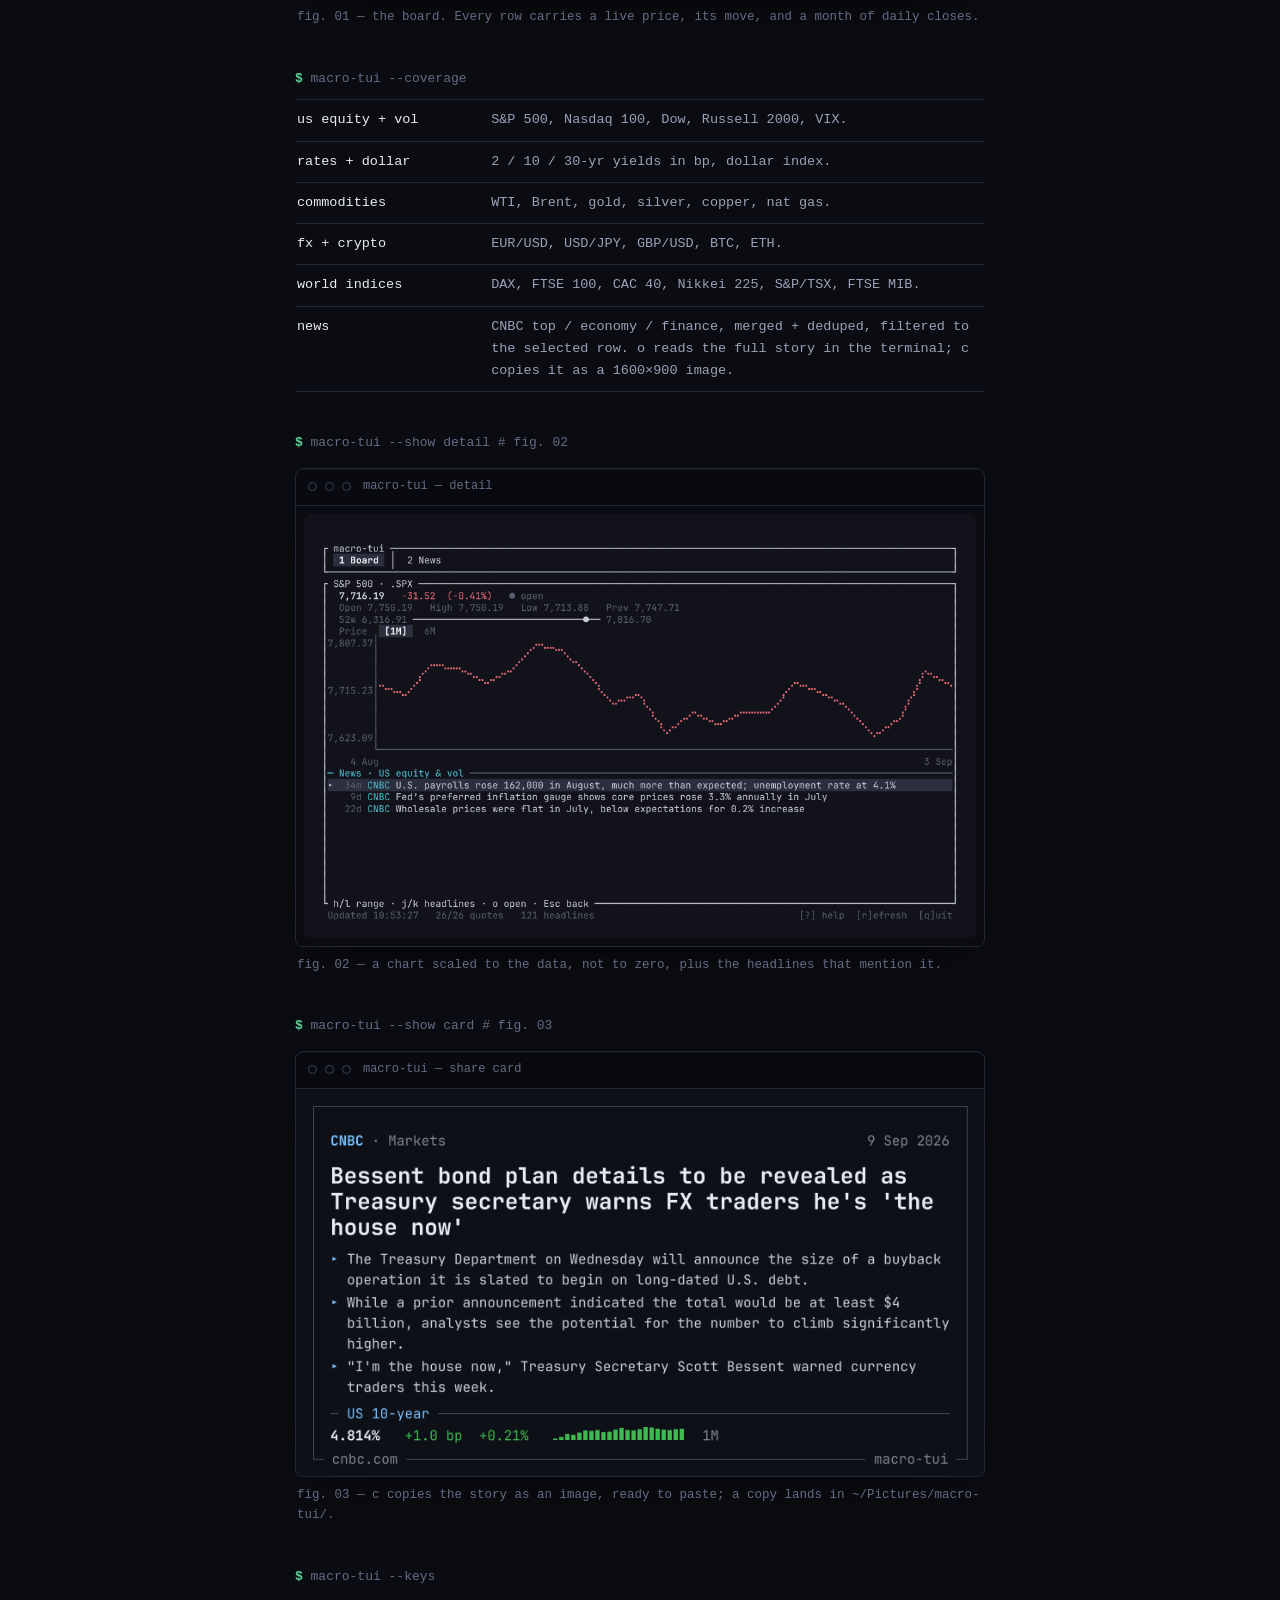
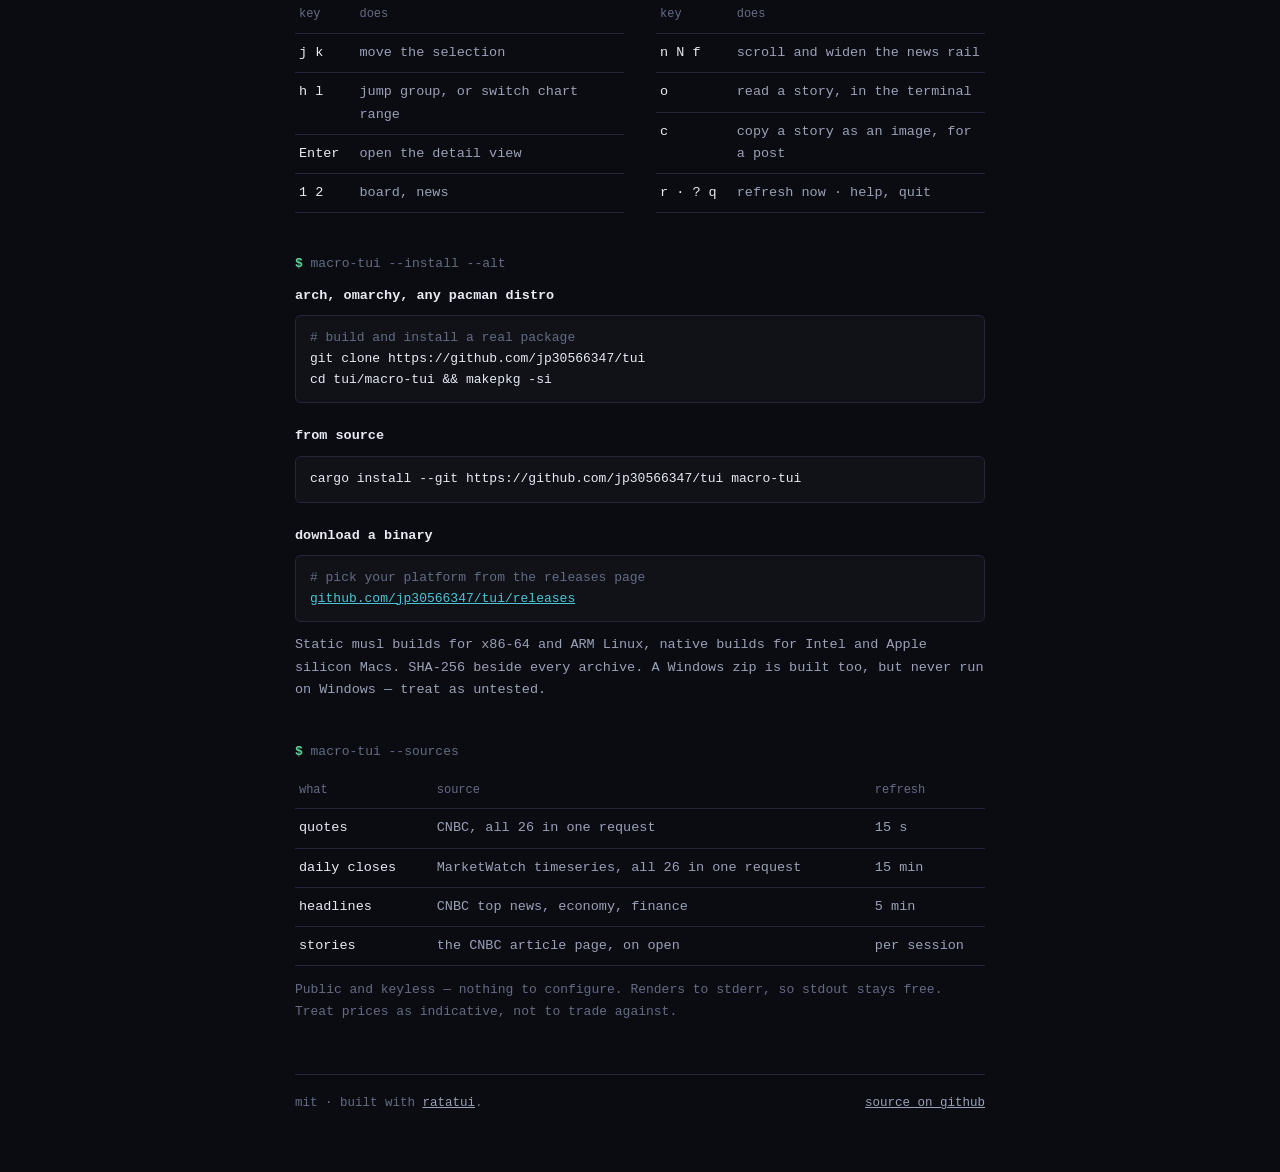
==== commit 6f43e927: "Record a demo GIF for each app and put it on the site Both pages led with a still. A still cannot sh" ====
--- a/docs/macro-tui/index.html
+++ b/docs/macro-tui/index.html
@@ -26,6 +26,10 @@
 <p class="pline"><span class="prompt">$</span> macro-tui --install</p>
 <div class="cmd"><code><span class="prompt">$ </span>curl -fsSL https://tui.jp305.dev/macro-tui/install.sh | sh</code><button type="button" data-cmd="curl -fsSL https://tui.jp305.dev/macro-tui/install.sh | sh">copy</button></div>
 <p class="note">Drops a single binary in <code>~/.local/bin</code>. Verifies its checksum. Then run <code>macro-tui</code>.</p>
+
+<p class="pline"><span class="prompt">$</span> macro-tui <span style="color:var(--dim)"># recorded, at speed</span></p>
+<div class="term demo"><div class="titlebar"><i class="d"></i><i class="d"></i><i class="d"></i><span>macro-tui &mdash; a run through</span><button class="pp" type="button" hidden>play</button></div><img src="demo-poster.png" data-demo="demo.gif" alt="A recording of macro-tui: the day's movers as cards, the full board of twenty-six instruments, the detail view for the Russell 2000 at one month and six months, then the news rail." width="1026" height="668"></div>
+<p class="cap">Twenty seconds, unedited &mdash; the movers, the board, a chart at both ranges, the headlines.</p>
 
 <p class="pline"><span class="prompt">$</span> macro-tui --show board <span style="color:var(--dim)"># fig. 01</span></p>
 <div class="term"><div class="titlebar"><i class="d"></i><i class="d"></i><i class="d"></i><span>macro-tui — board</span></div><img src="screenshot.png" alt="macro-tui showing US indices, Treasury yields, commodities and FX with live prices, colour-coded moves and trend lines, beside a pane of market headlines." width="2180" height="1581"></div>
--- a/docs/style.css
+++ b/docs/style.css
@@ -116,6 +116,16 @@
 .term img{display:block; width:100%; height:auto}
 .cap{font-size:12.5px; color:var(--dim); margin:8px 2px 0}
 
+/* recorded demo: a poster frame until app.js swaps the GIF in, and a control
+   in the title bar so a reader can stop the motion. The title bar span is no
+   longer the last child once the button is there, so give it its margin back. */
+.demo .titlebar span{margin-left:4px; overflow:hidden; text-overflow:ellipsis; white-space:nowrap}
+.pp{margin-left:auto; flex:none; border:1px solid var(--line); border-radius:4px;
+  background:transparent; color:var(--dim); cursor:pointer;
+  font-family:var(--mono); font-size:11px; line-height:1; padding:4px 9px;
+  transition:color .15s ease, border-color .15s ease}
+.pp:hover{color:var(--fg); border-color:#2f3750}
+
 /* prose blocks */
 .pline{color:var(--dim); font-size:13px; margin:40px 0 10px}
 pre.out{border:1px solid var(--line); border-radius:6px; background:var(--panel); padding:14px 16px; font-size:13px; line-height:1.7;
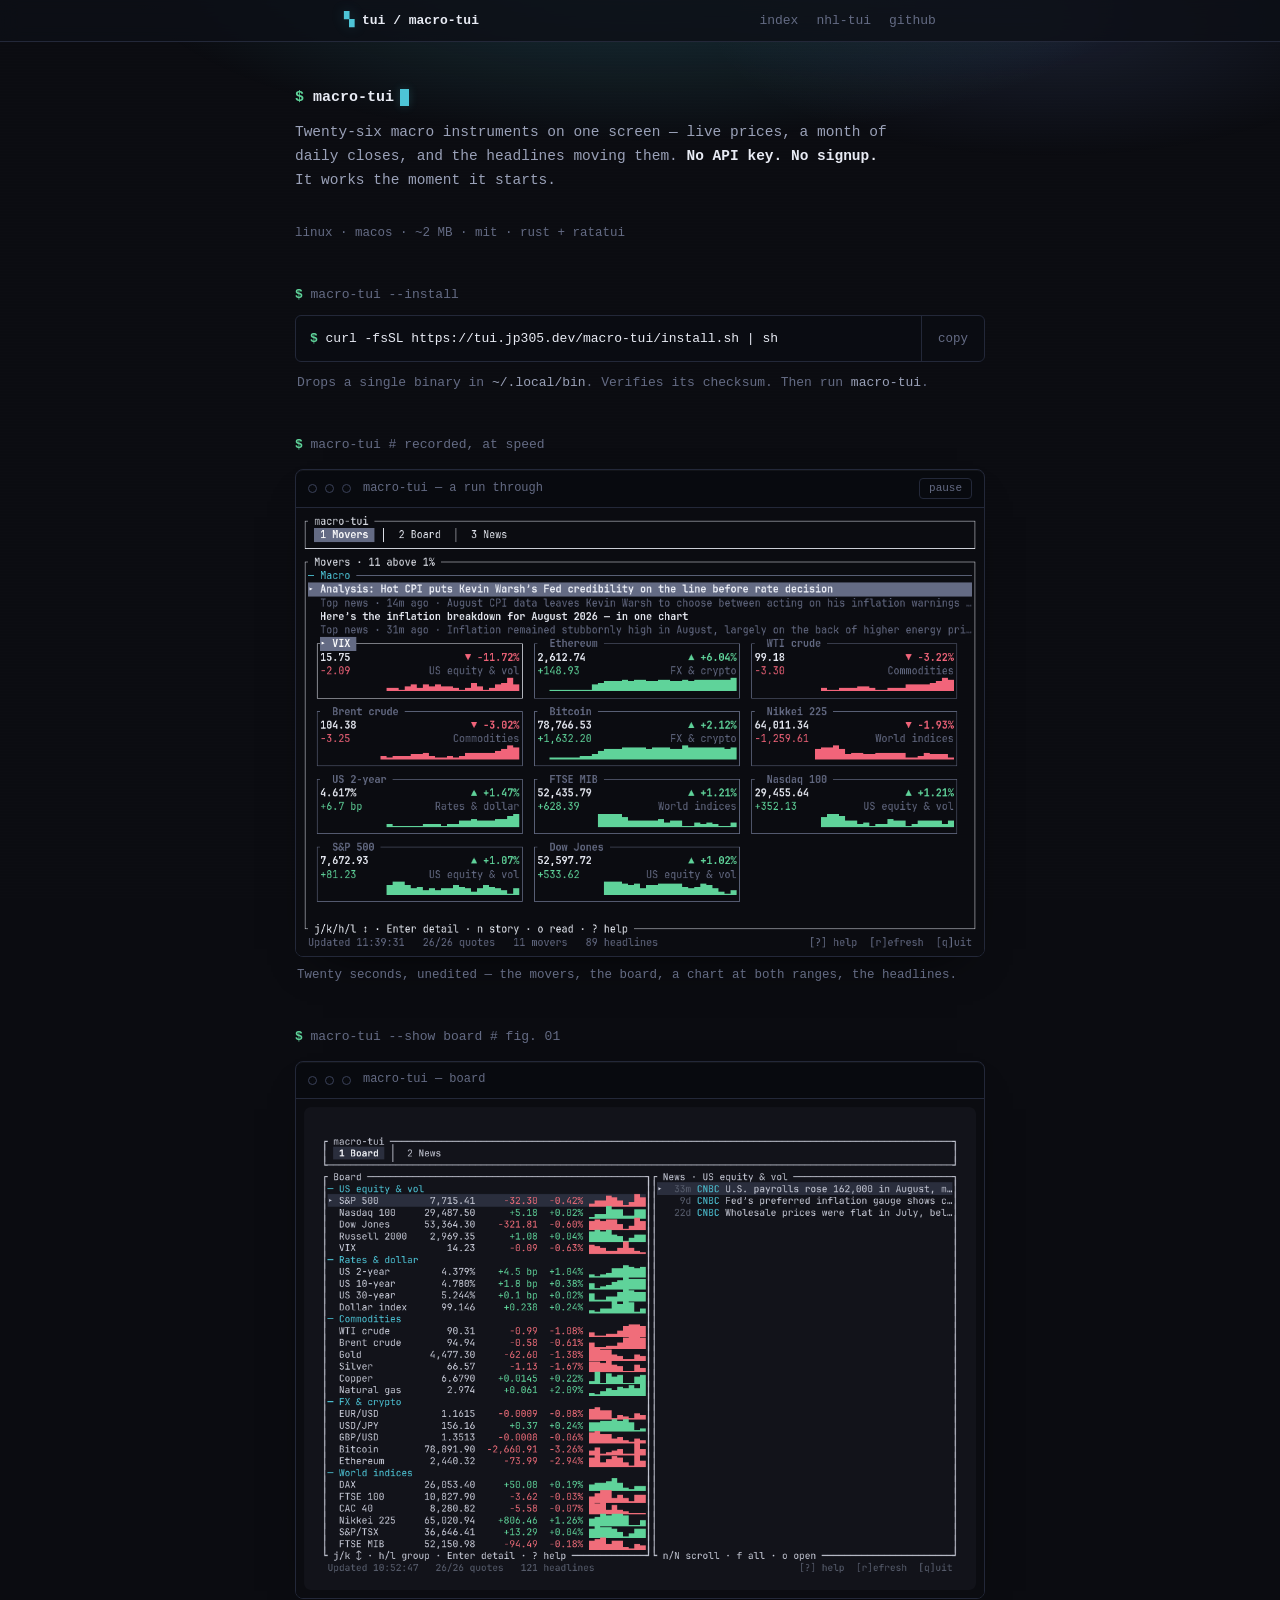
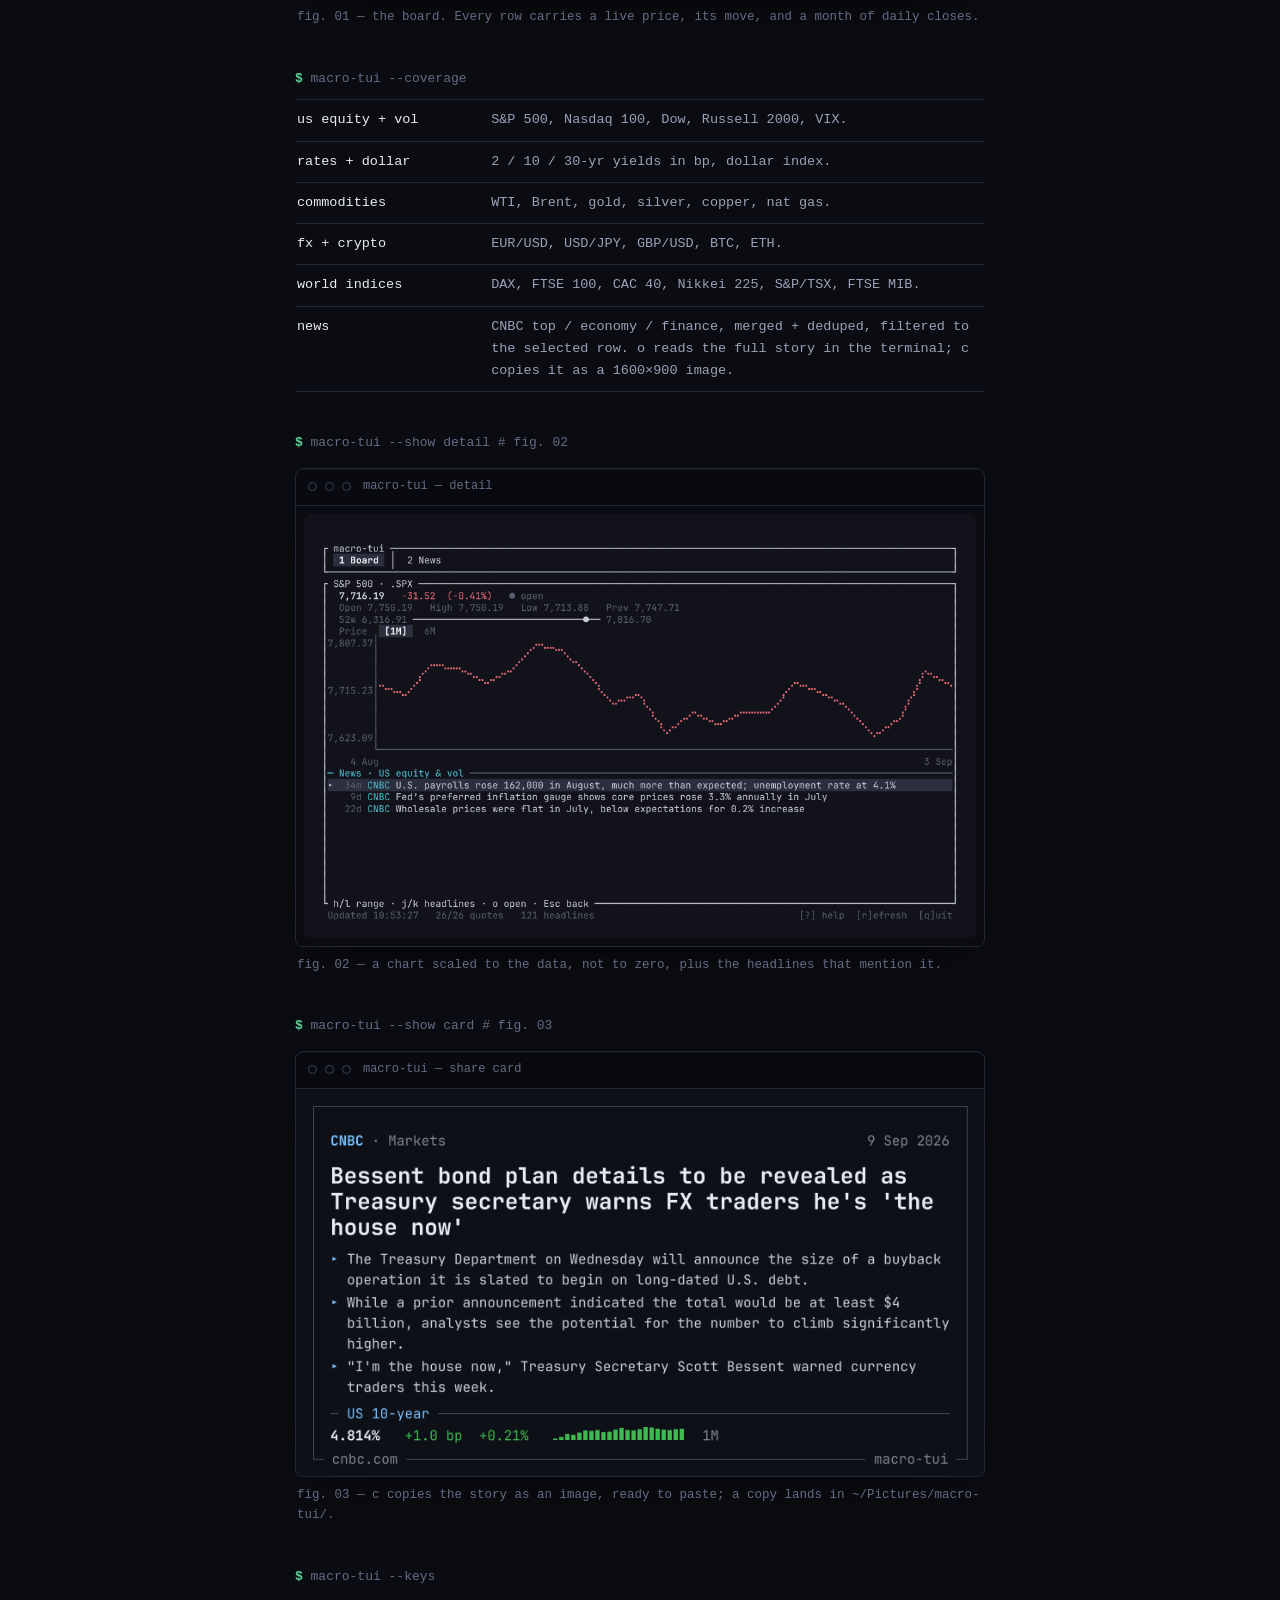
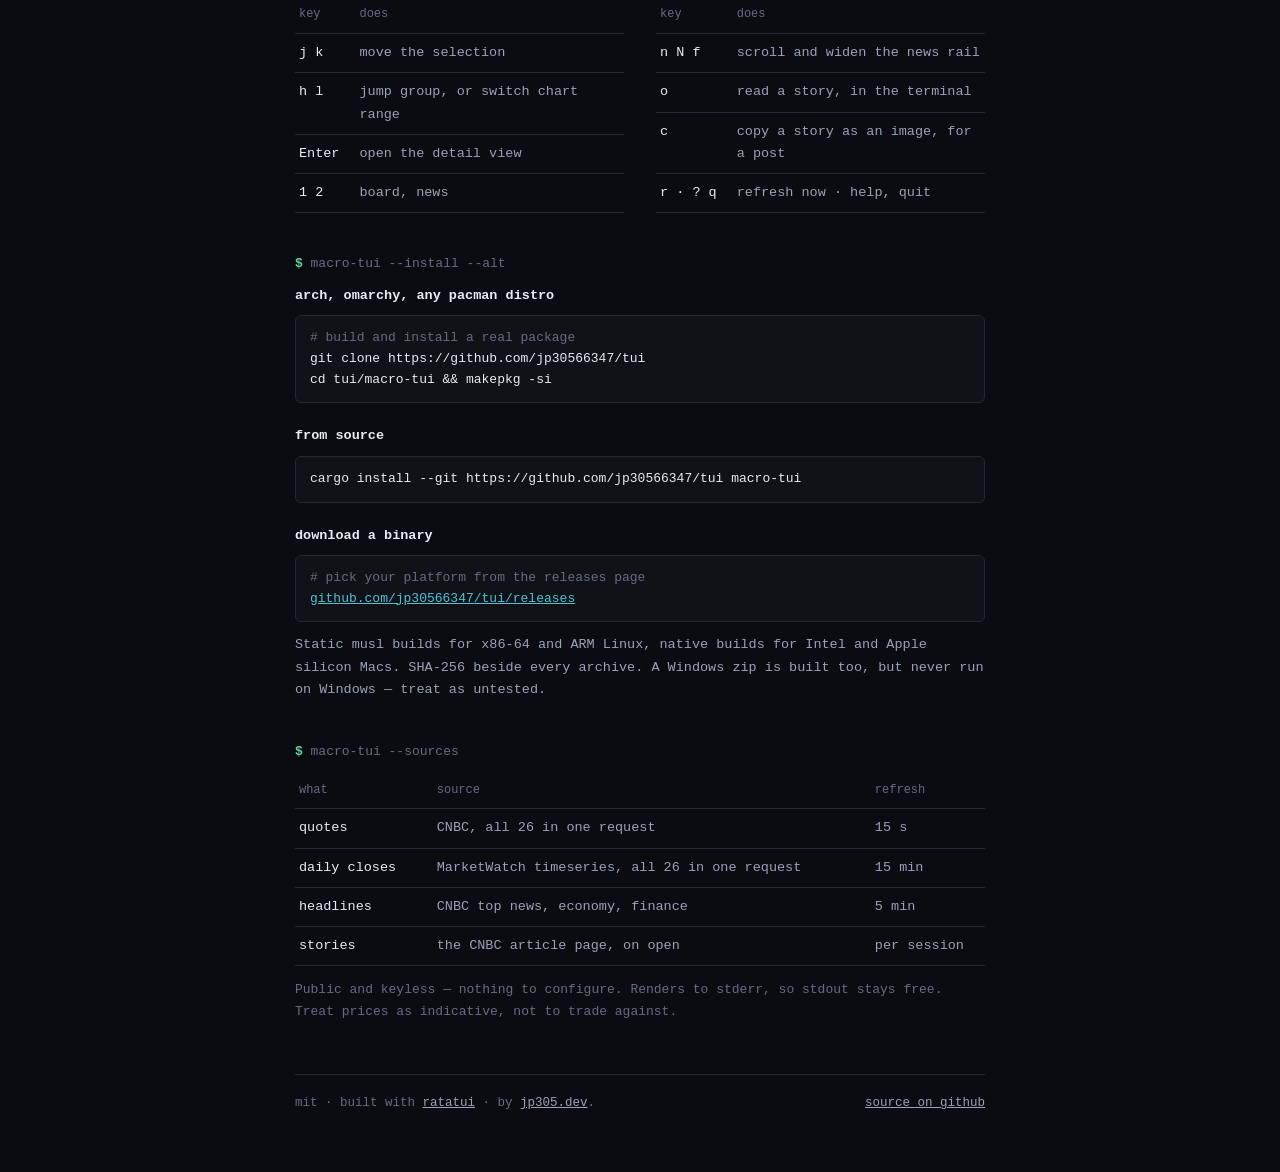
==== commit 184a5878: "Credit the author in the footer, linking back to jp305.dev The portfolio links here; nothing here li" ====
--- a/docs/macro-tui/index.html
+++ b/docs/macro-tui/index.html
@@ -84,7 +84,7 @@
 <tr><td>stories</td><td>the CNBC article page, on open</td><td>per session</td></tr></table>
 <p style="font-size:13px;color:var(--dim)">Public and keyless — nothing to configure. Renders to stderr, so stdout stays free. Treat prices as indicative, not to trade against.</p>
 
-<footer><span>mit · built with <a href="https://ratatui.rs">ratatui</a>.</span><span><a href="https://github.com/jp30566347/tui">source on github</a></span></footer>
+<footer><span>mit · built with <a href="https://ratatui.rs">ratatui</a> · by <a href="https://jp305.dev">jp305.dev</a>.</span><span><a href="https://github.com/jp30566347/tui">source on github</a></span></footer>
 </main>
 <script src="../app.js" defer></script>
 </body>
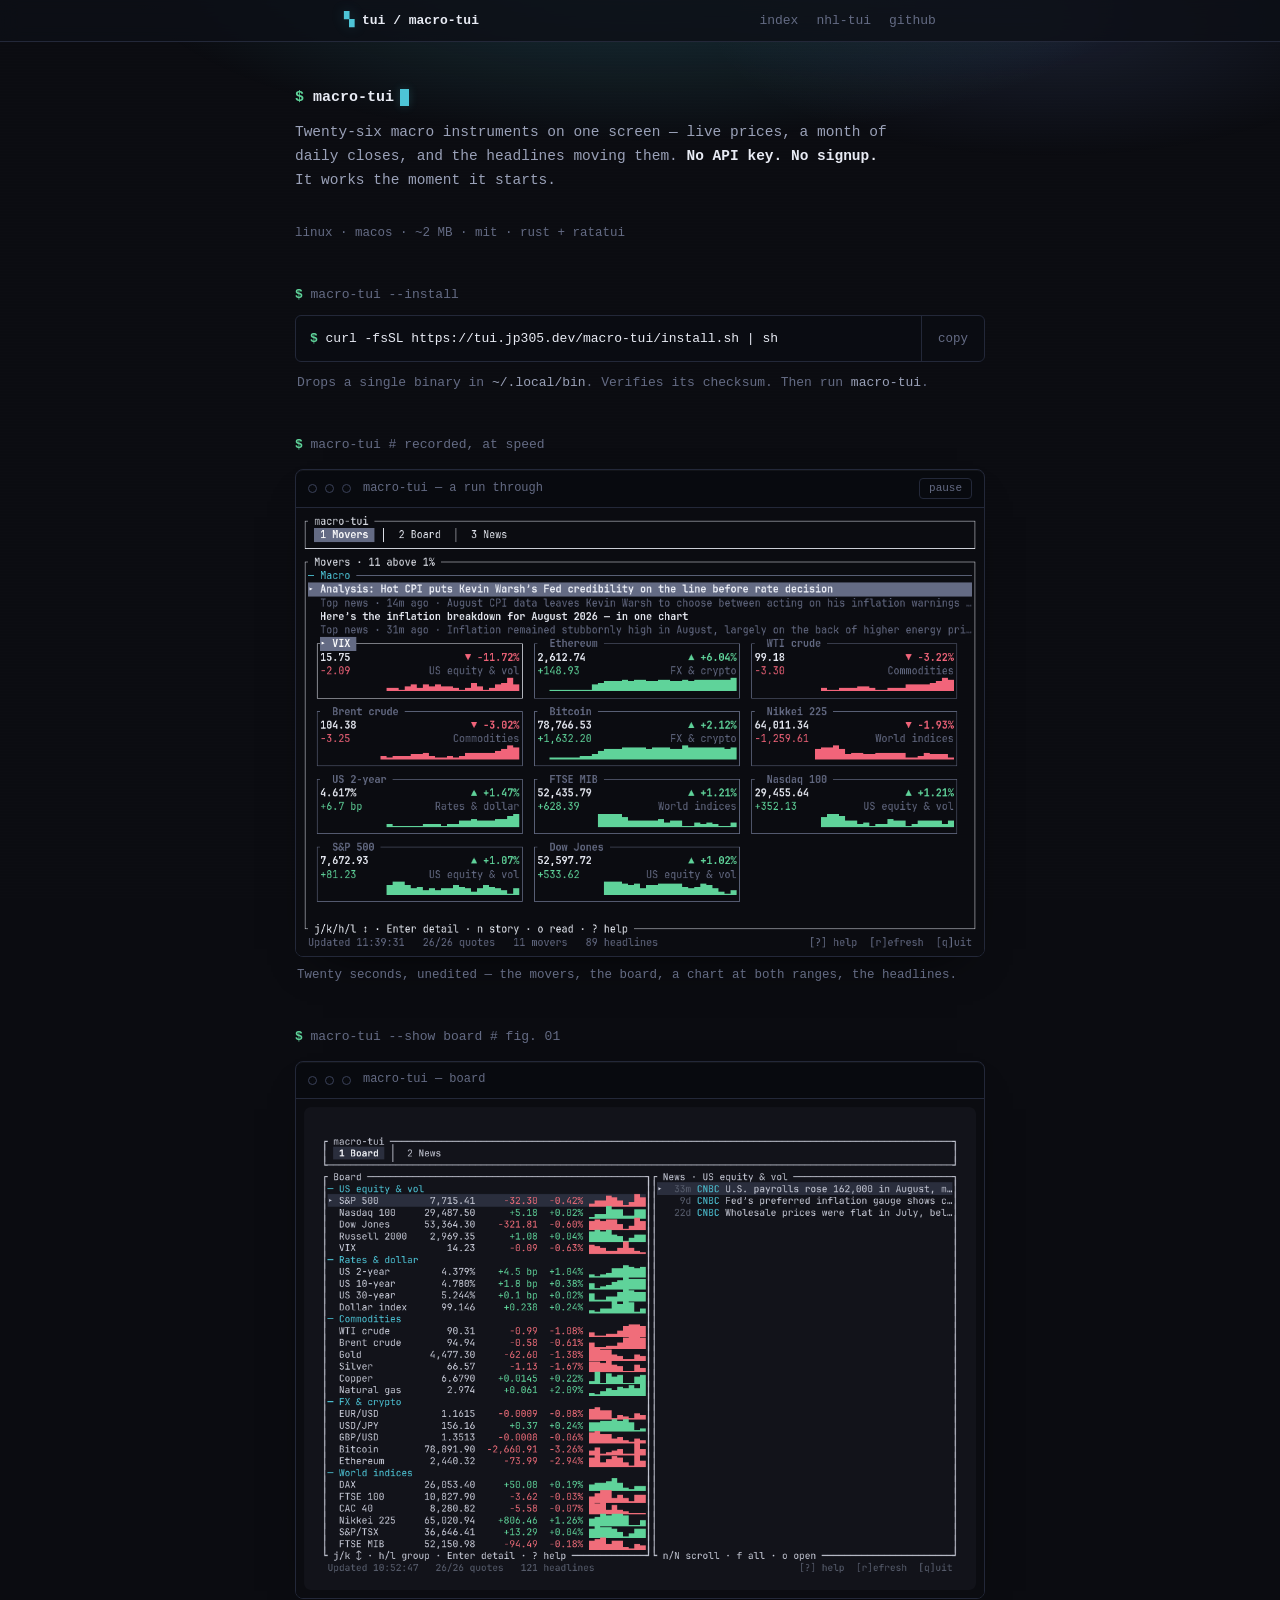
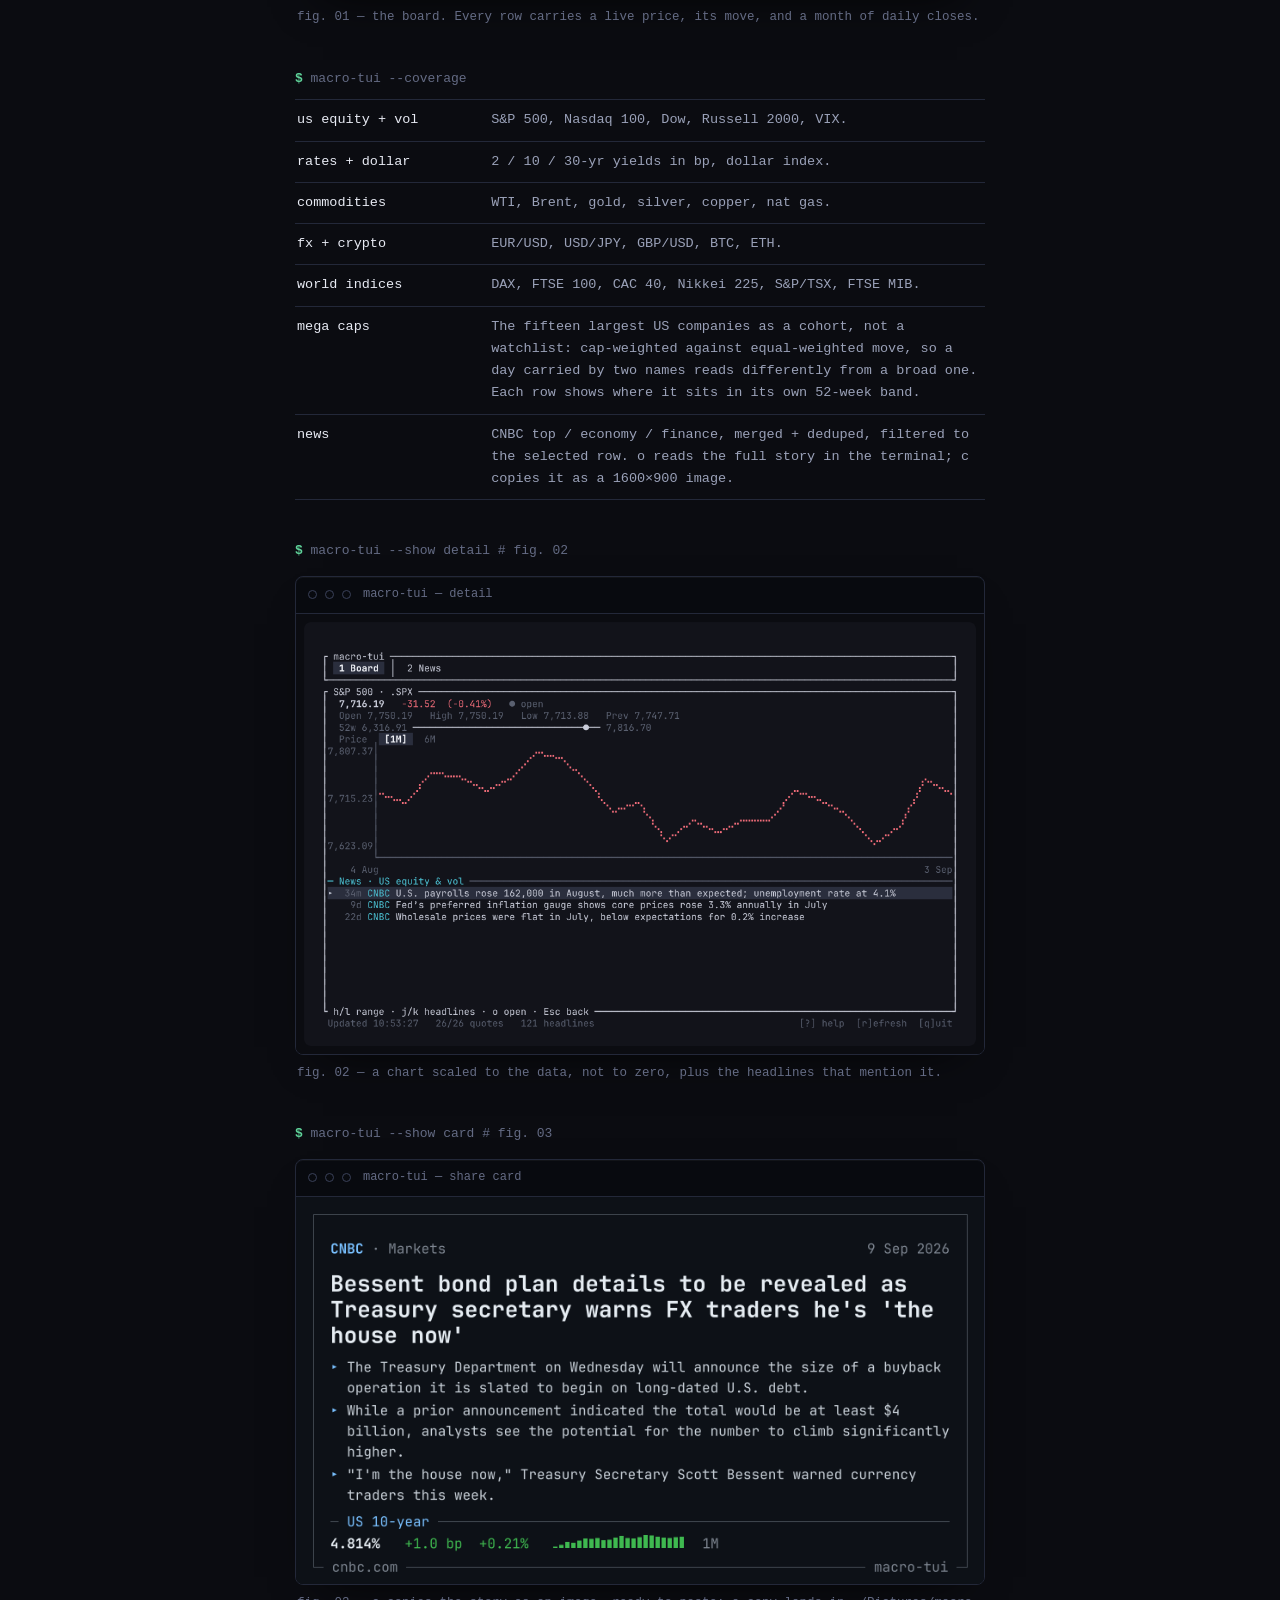
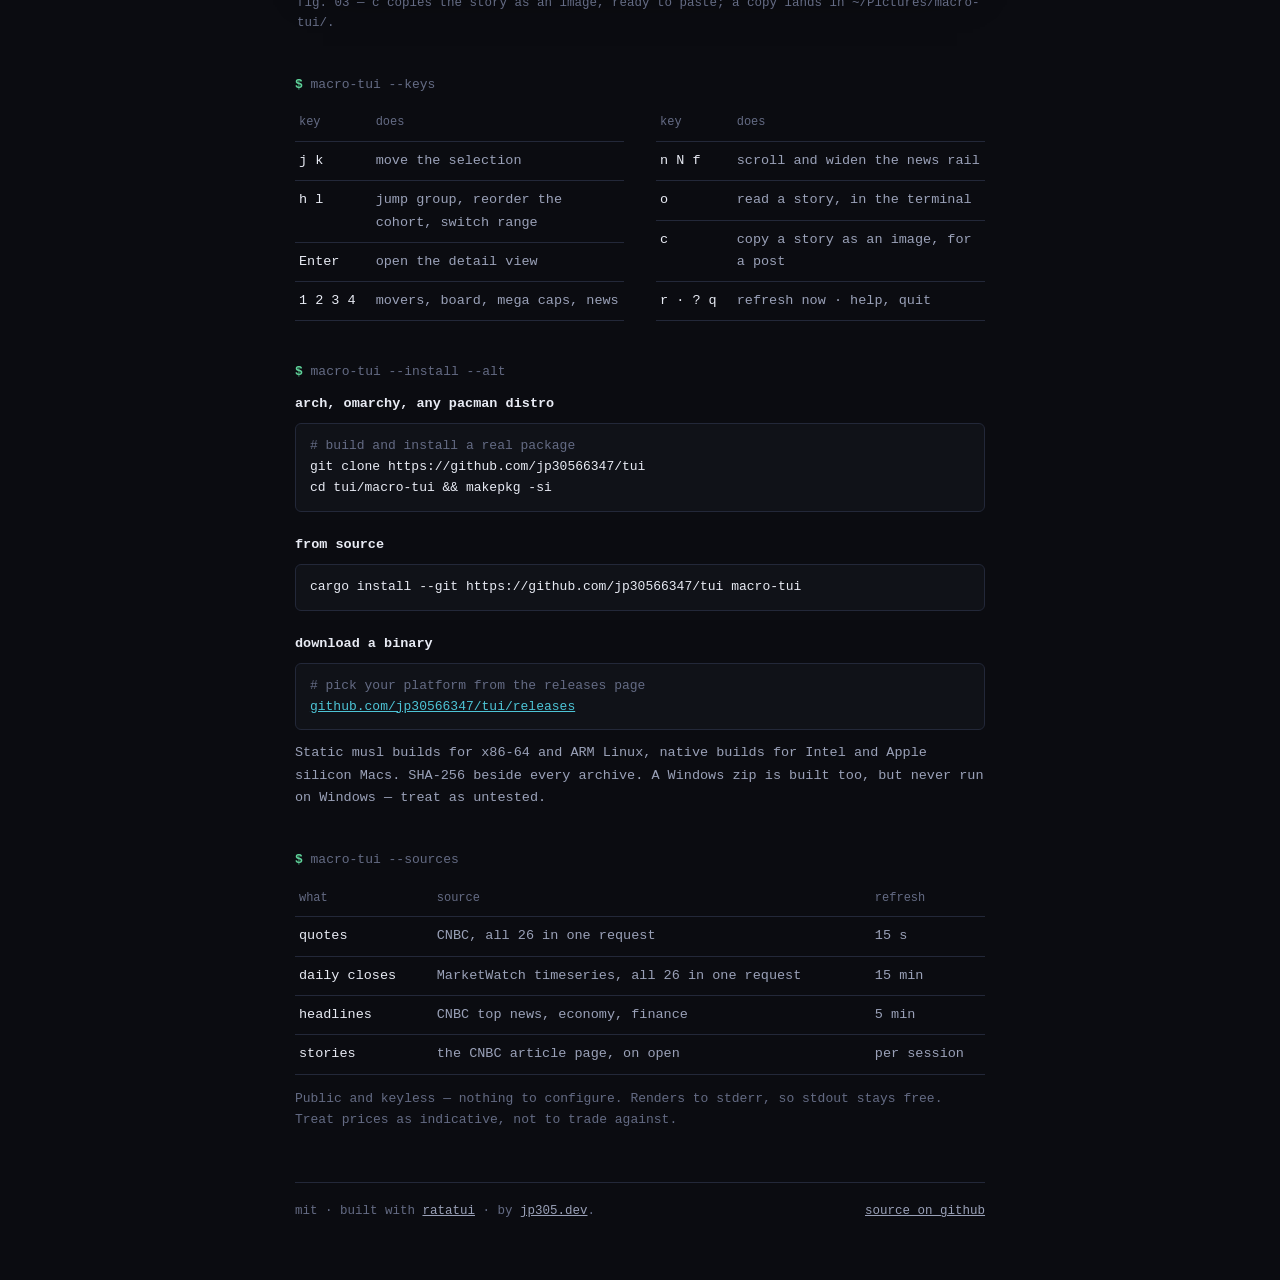
==== commit d750d7ba: "Read the fifteen largest US companies as one cohort A fourth tab. Not a watchlist: it leads with the" ====
--- a/docs/macro-tui/index.html
+++ b/docs/macro-tui/index.html
@@ -4,7 +4,7 @@
 <meta charset="utf-8">
 <meta name="viewport" content="width=device-width, initial-scale=1">
 <title>macro-tui — the market, in your terminal</title>
-<meta name="description" content="A macro market overview and the news moving it, in your terminal. 26 instruments, live prices, trend lines and headlines. No API key, no signup.">
+<meta name="description" content="A macro market overview and the news moving it, in your terminal. 26 instruments plus the fifteen largest US companies, live prices, trend lines and headlines. No API key, no signup.">
 <link rel="icon" href="data:image/svg+xml,<svg xmlns='http://www.w3.org/2000/svg' viewBox='0 0 32 32'><text y='26' font-size='26'>▚</text></svg>">
 <meta property="og:title" content="macro-tui — the market, in your terminal">
 <meta property="og:description" content="26 macro instruments, live prices, trend lines and headlines. No API key, no signup.">
@@ -42,6 +42,7 @@
 <div><dt>commodities</dt><dd>WTI, Brent, gold, silver, copper, nat gas.</dd></div>
 <div><dt>fx + crypto</dt><dd>EUR/USD, USD/JPY, GBP/USD, BTC, ETH.</dd></div>
 <div><dt>world indices</dt><dd>DAX, FTSE 100, CAC 40, Nikkei 225, S&amp;P/TSX, FTSE MIB.</dd></div>
+<div><dt>mega caps</dt><dd>The fifteen largest US companies as a cohort, not a watchlist: cap-weighted against equal-weighted move, so a day carried by two names reads differently from a broad one. Each row shows where it sits in its own 52-week band.</dd></div>
 <div><dt>news</dt><dd>CNBC top / economy / finance, merged + deduped, filtered to the selected row. <code>o</code> reads the full story in the terminal; <code>c</code> copies it as a 1600×900 image.</dd></div>
 </dl>
 
@@ -57,9 +58,9 @@
 <div class="keys">
 <table><tr><th>key</th><th>does</th></tr>
 <tr><td>j k</td><td>move the selection</td></tr>
-<tr><td>h l</td><td>jump group, or switch chart range</td></tr>
+<tr><td>h l</td><td>jump group, reorder the cohort, switch range</td></tr>
 <tr><td>Enter</td><td>open the detail view</td></tr>
-<tr><td>1 2</td><td>board, news</td></tr></table>
+<tr><td>1 2 3 4</td><td>movers, board, mega caps, news</td></tr></table>
 <table><tr><th>key</th><th>does</th></tr>
 <tr><td>n N f</td><td>scroll and widen the news rail</td></tr>
 <tr><td>o</td><td>read a story, in the terminal</td></tr>
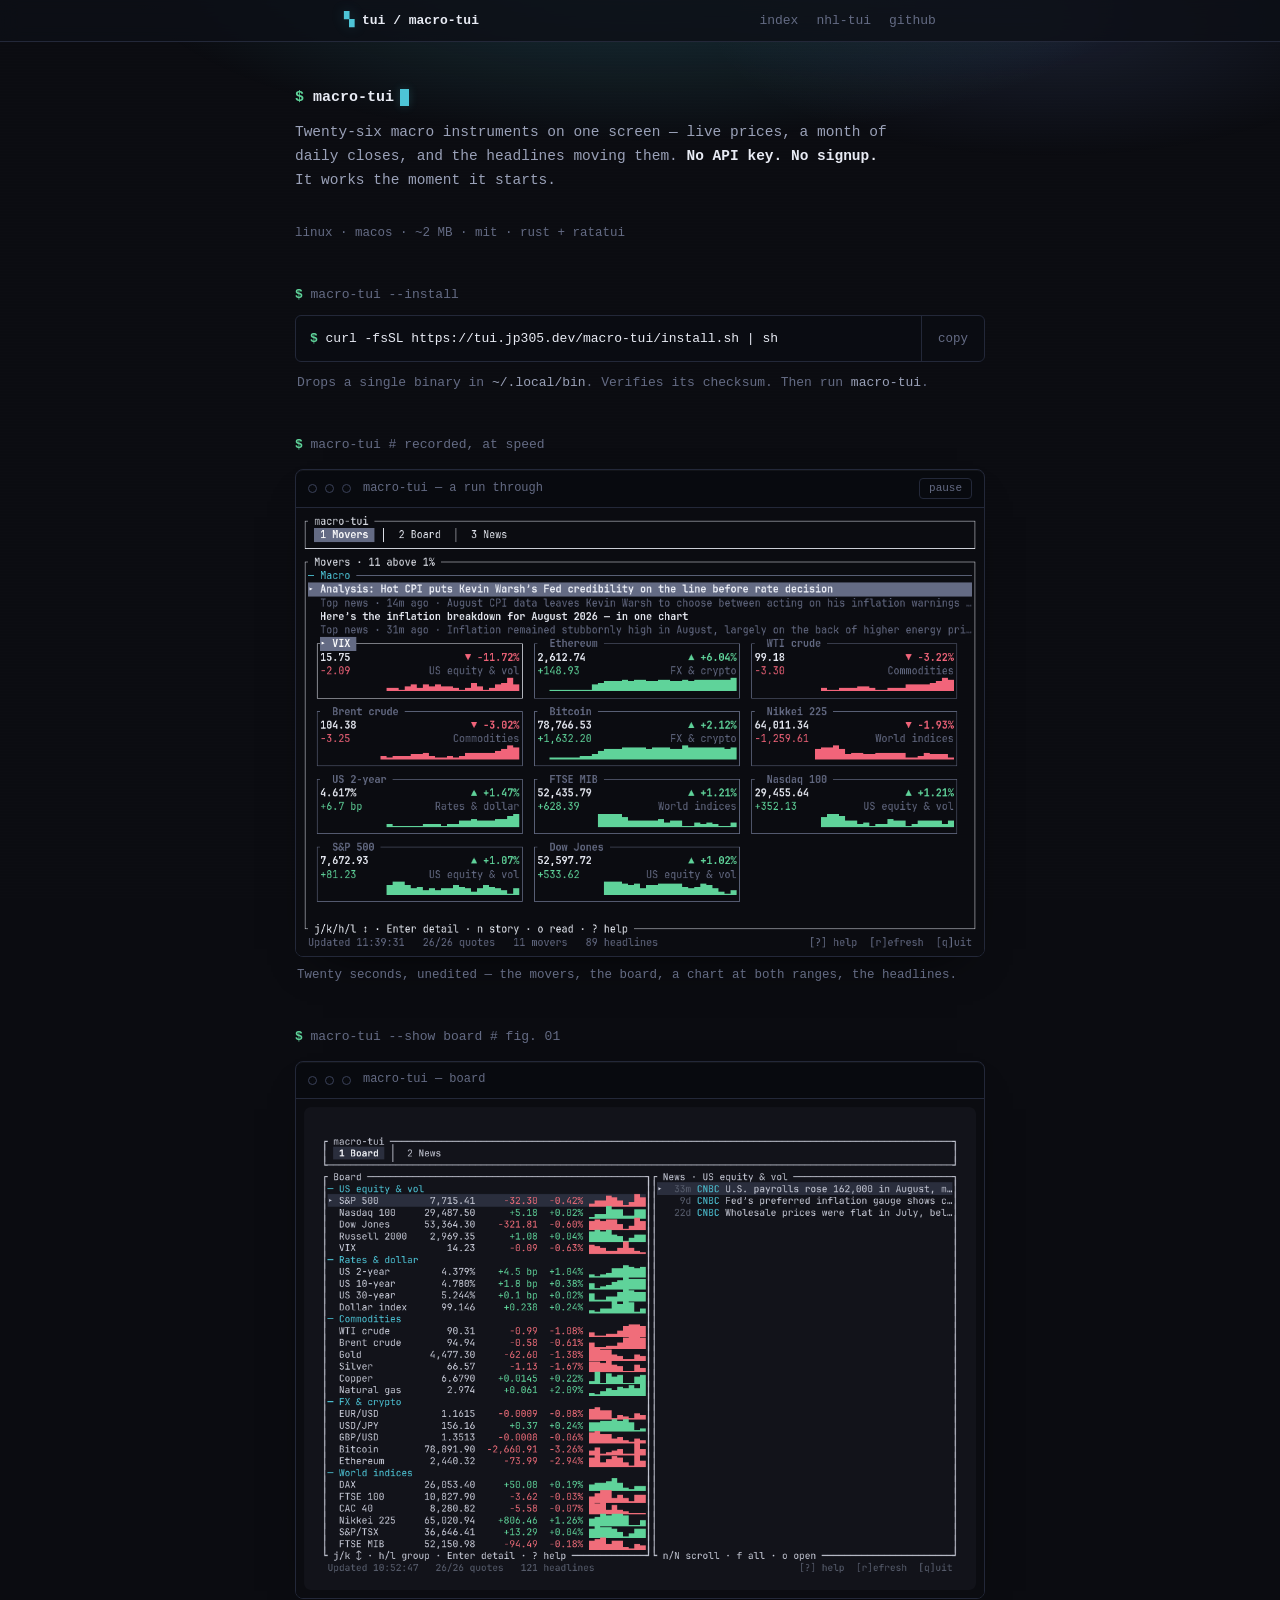
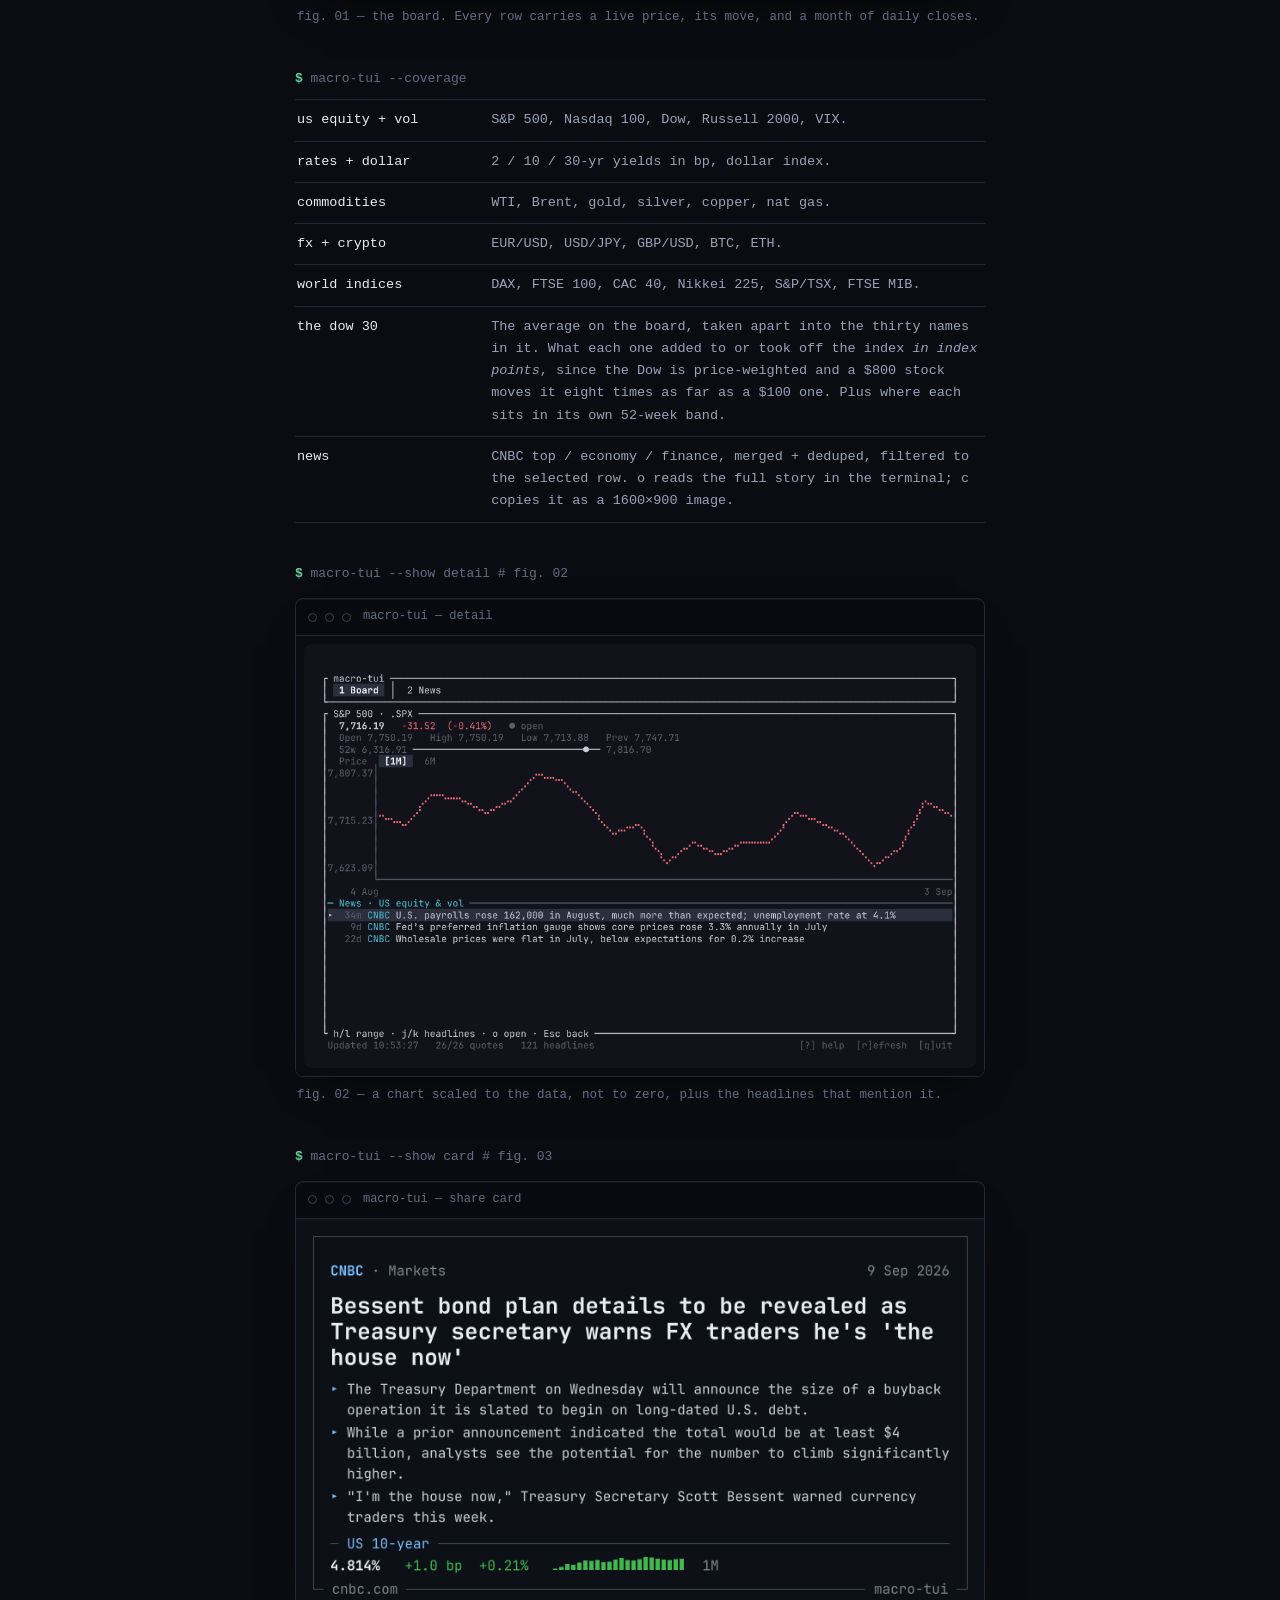
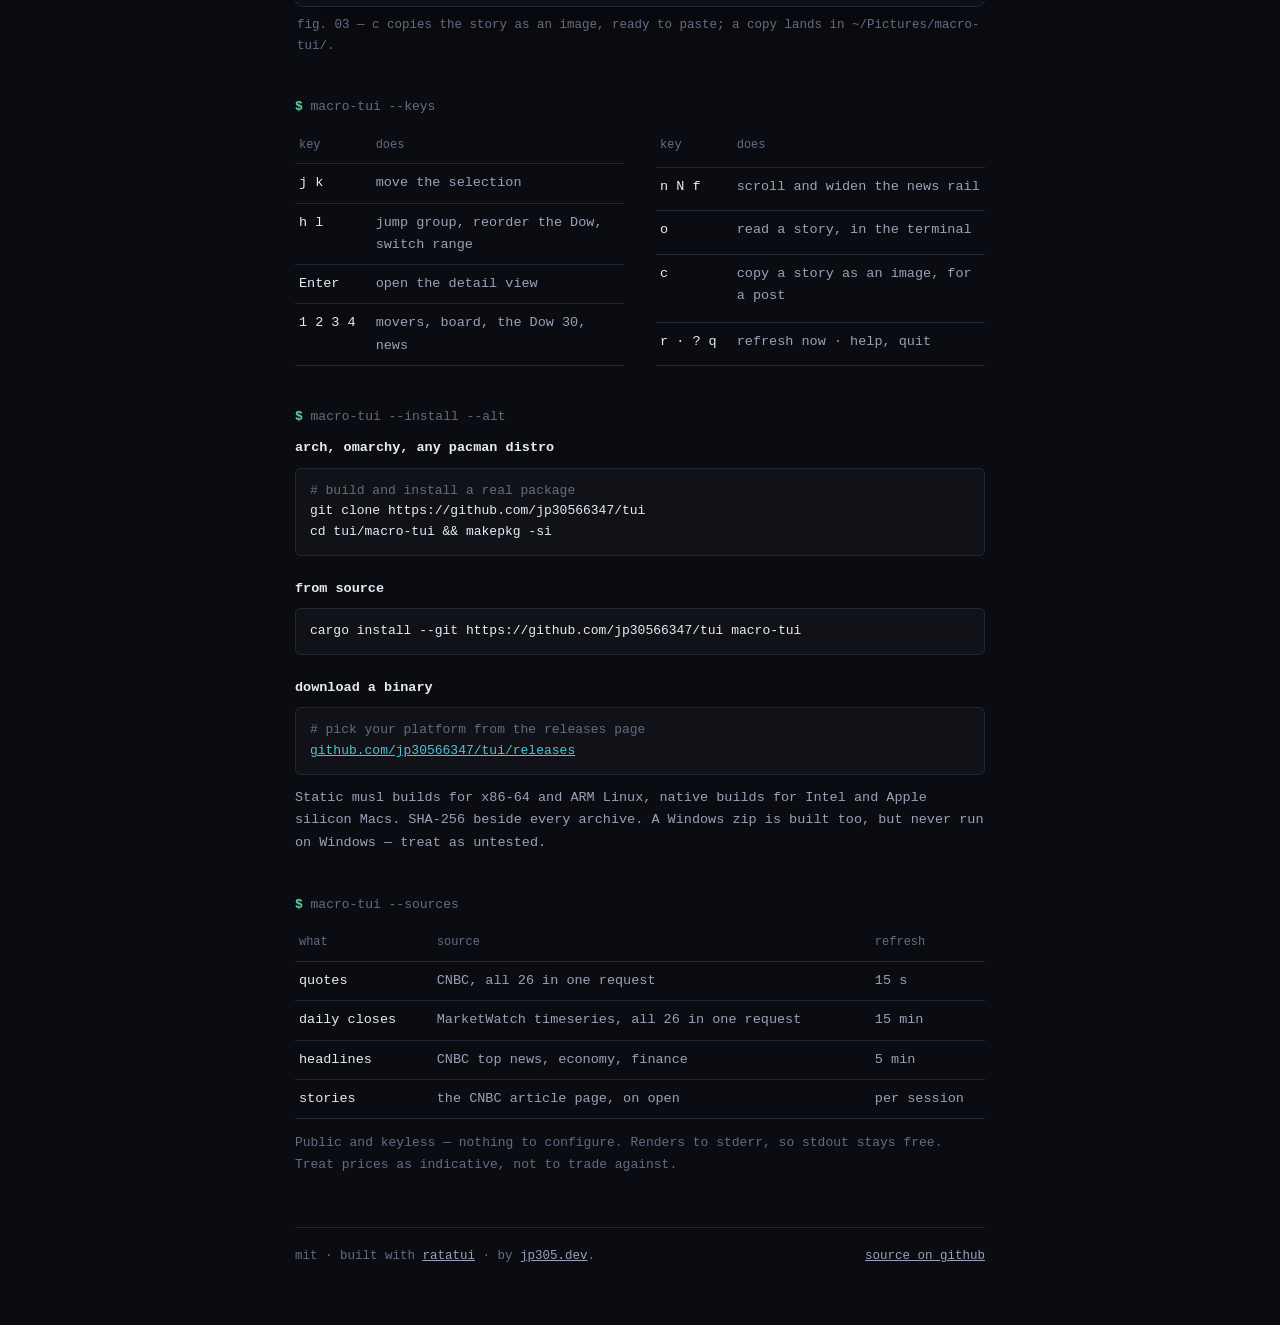
==== commit c1919370: "Make the cohort the Dow 30, and show it in index points The previous table was fifteen hand-picked n" ====
--- a/docs/macro-tui/index.html
+++ b/docs/macro-tui/index.html
@@ -4,7 +4,7 @@
 <meta charset="utf-8">
 <meta name="viewport" content="width=device-width, initial-scale=1">
 <title>macro-tui — the market, in your terminal</title>
-<meta name="description" content="A macro market overview and the news moving it, in your terminal. 26 instruments plus the fifteen largest US companies, live prices, trend lines and headlines. No API key, no signup.">
+<meta name="description" content="A macro market overview and the news moving it, in your terminal. 26 instruments plus the Dow 30 broken out by what each name contributed in index points. No API key, no signup.">
 <link rel="icon" href="data:image/svg+xml,<svg xmlns='http://www.w3.org/2000/svg' viewBox='0 0 32 32'><text y='26' font-size='26'>▚</text></svg>">
 <meta property="og:title" content="macro-tui — the market, in your terminal">
 <meta property="og:description" content="26 macro instruments, live prices, trend lines and headlines. No API key, no signup.">
@@ -42,7 +42,7 @@
 <div><dt>commodities</dt><dd>WTI, Brent, gold, silver, copper, nat gas.</dd></div>
 <div><dt>fx + crypto</dt><dd>EUR/USD, USD/JPY, GBP/USD, BTC, ETH.</dd></div>
 <div><dt>world indices</dt><dd>DAX, FTSE 100, CAC 40, Nikkei 225, S&amp;P/TSX, FTSE MIB.</dd></div>
-<div><dt>mega caps</dt><dd>The fifteen largest US companies as a cohort, not a watchlist: cap-weighted against equal-weighted move, so a day carried by two names reads differently from a broad one. Each row shows where it sits in its own 52-week band.</dd></div>
+<div><dt>the dow 30</dt><dd>The average on the board, taken apart into the thirty names in it. What each one added to or took off the index <em>in index points</em>, since the Dow is price-weighted and a $800 stock moves it eight times as far as a $100 one. Plus where each sits in its own 52-week band.</dd></div>
 <div><dt>news</dt><dd>CNBC top / economy / finance, merged + deduped, filtered to the selected row. <code>o</code> reads the full story in the terminal; <code>c</code> copies it as a 1600×900 image.</dd></div>
 </dl>
 
@@ -58,9 +58,9 @@
 <div class="keys">
 <table><tr><th>key</th><th>does</th></tr>
 <tr><td>j k</td><td>move the selection</td></tr>
-<tr><td>h l</td><td>jump group, reorder the cohort, switch range</td></tr>
+<tr><td>h l</td><td>jump group, reorder the Dow, switch range</td></tr>
 <tr><td>Enter</td><td>open the detail view</td></tr>
-<tr><td>1 2 3 4</td><td>movers, board, mega caps, news</td></tr></table>
+<tr><td>1 2 3 4</td><td>movers, board, the Dow 30, news</td></tr></table>
 <table><tr><th>key</th><th>does</th></tr>
 <tr><td>n N f</td><td>scroll and widen the news rail</td></tr>
 <tr><td>o</td><td>read a story, in the terminal</td></tr>
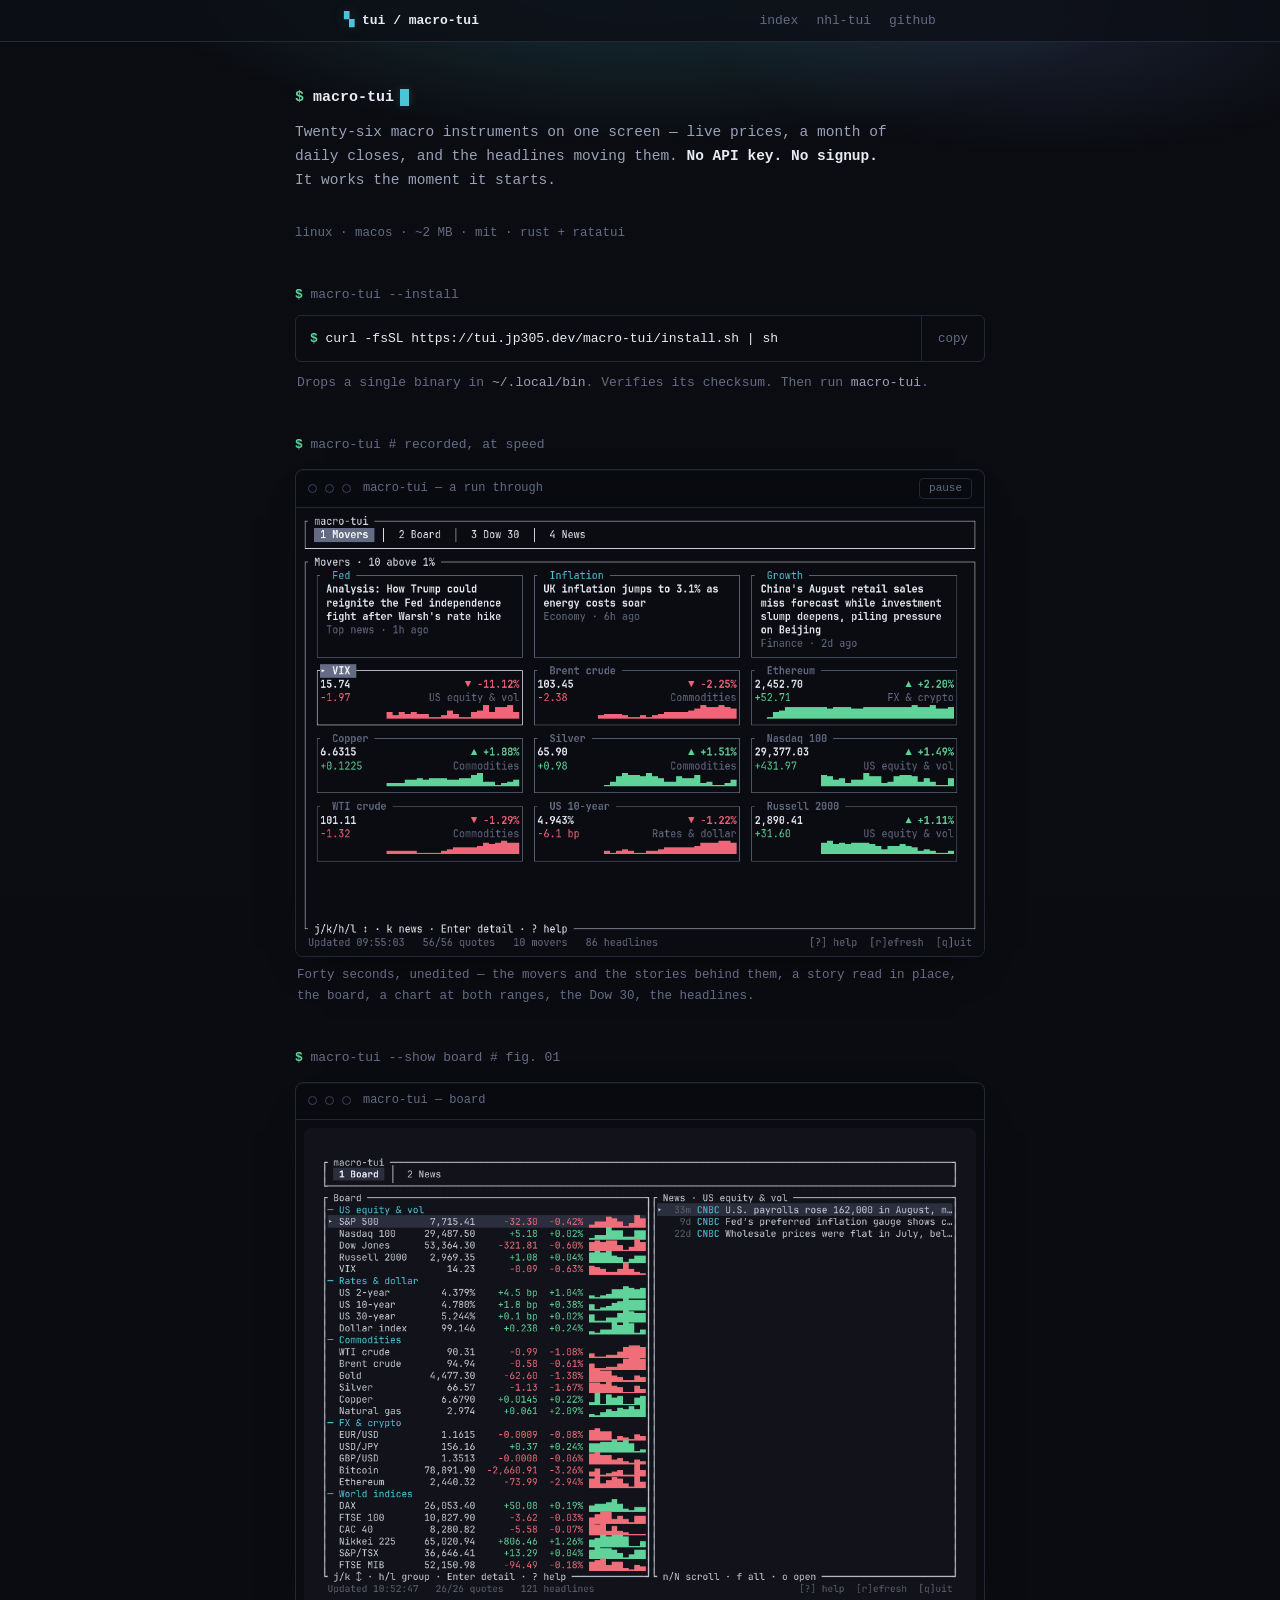
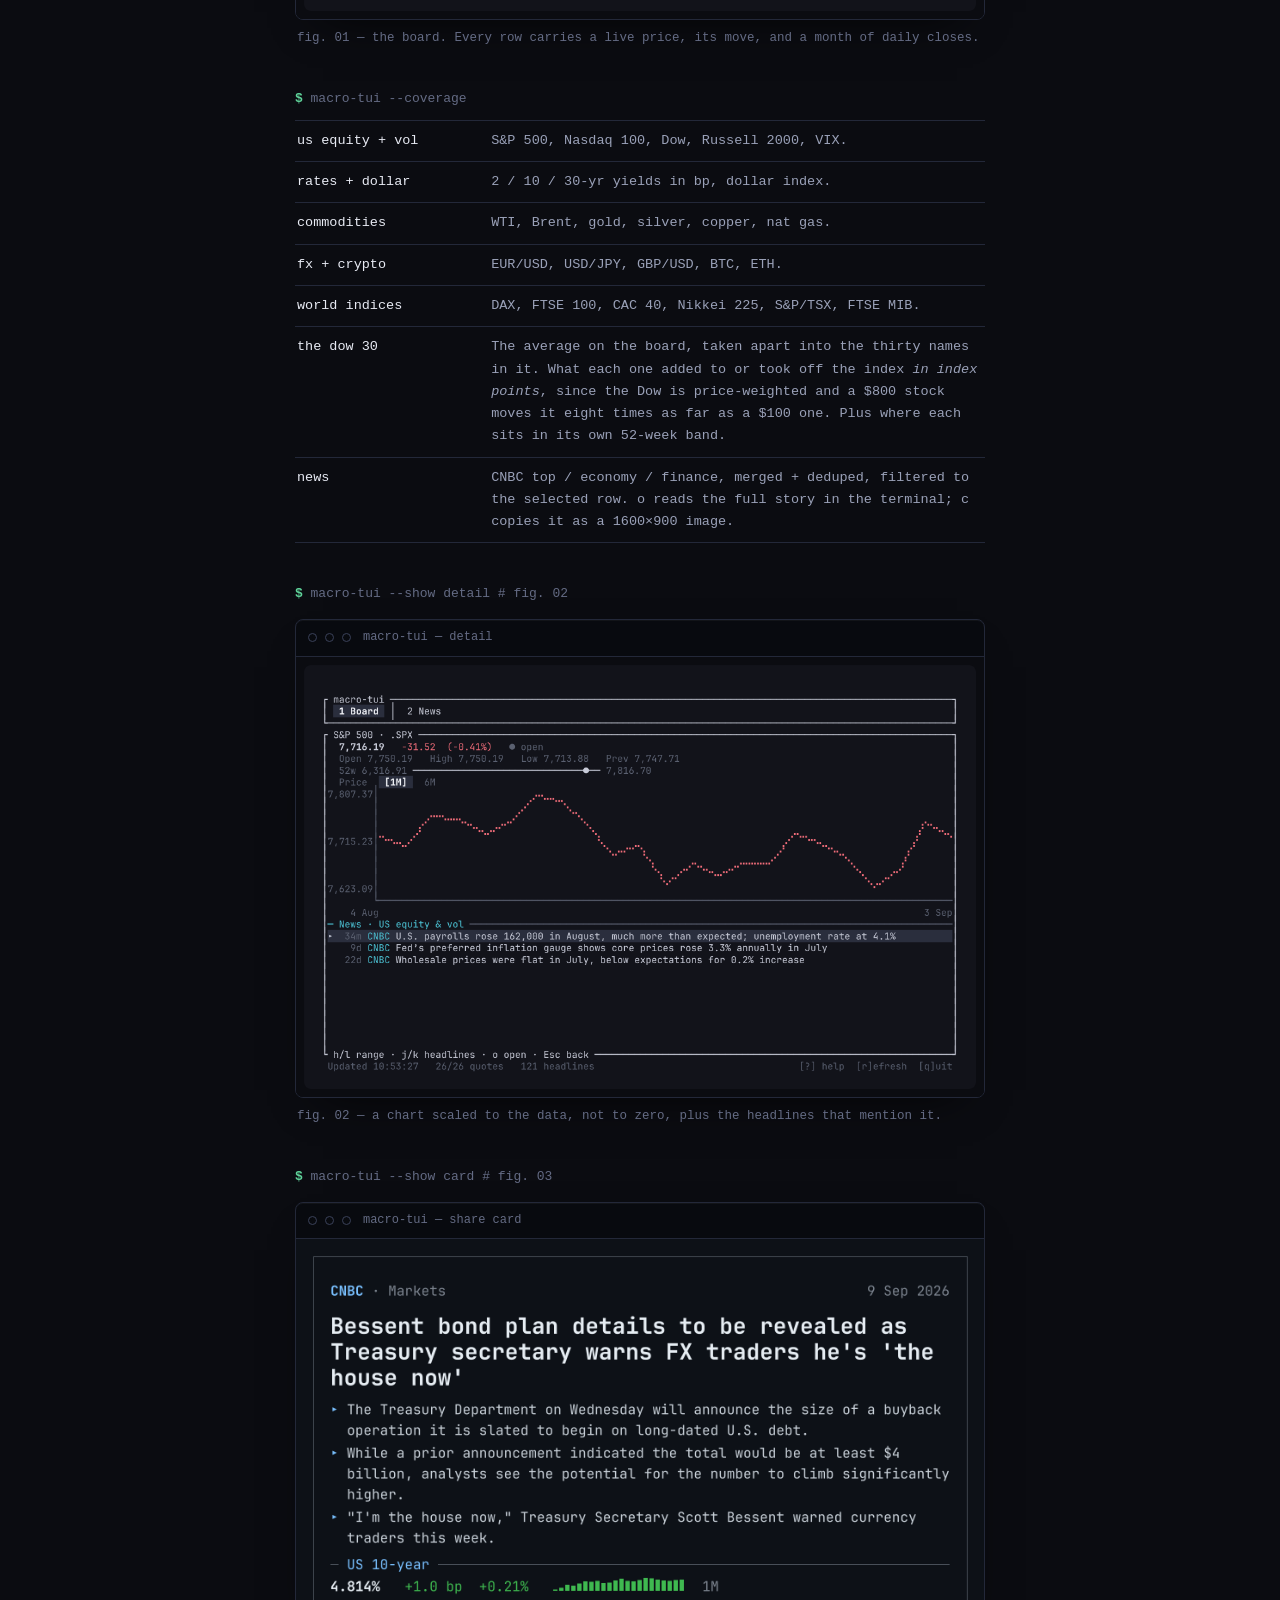
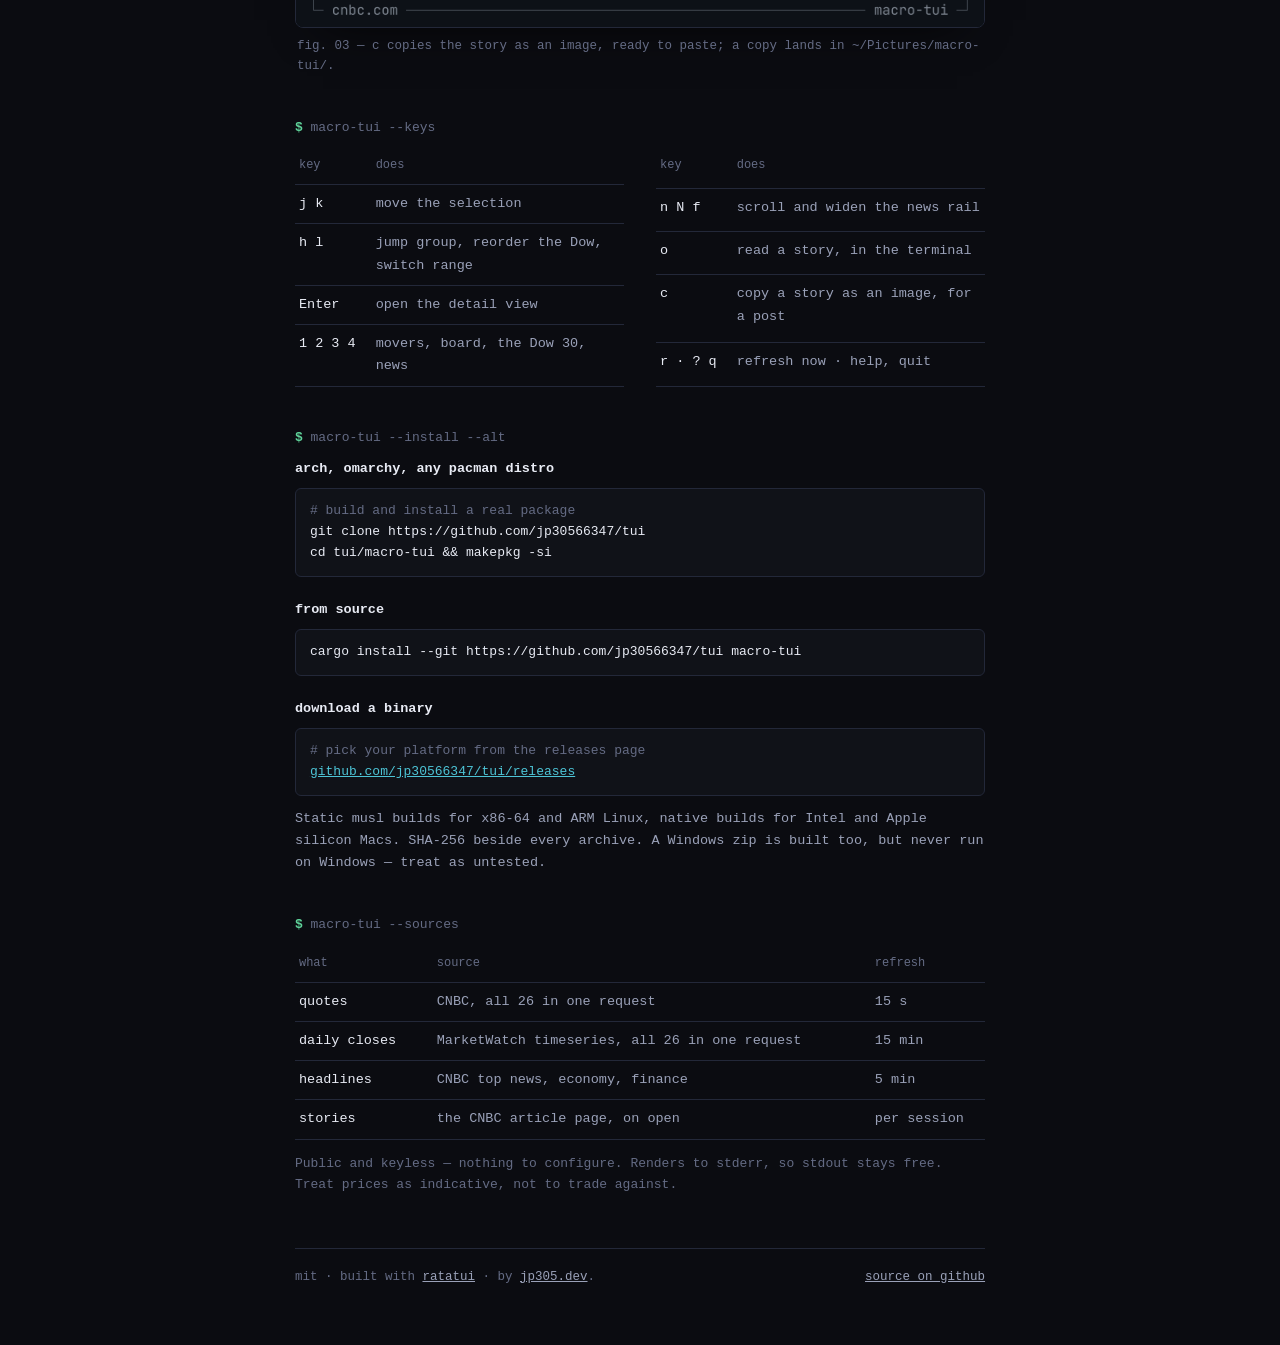
==== commit fdd38465: "Re-record the macro-tui demo for 0.5.0 The run-through now starts on the Movers story cards, reads o" ====
--- a/docs/macro-tui/index.html
+++ b/docs/macro-tui/index.html
@@ -28,8 +28,8 @@
 <p class="note">Drops a single binary in <code>~/.local/bin</code>. Verifies its checksum. Then run <code>macro-tui</code>.</p>
 
 <p class="pline"><span class="prompt">$</span> macro-tui <span style="color:var(--dim)"># recorded, at speed</span></p>
-<div class="term demo"><div class="titlebar"><i class="d"></i><i class="d"></i><i class="d"></i><span>macro-tui &mdash; a run through</span><button class="pp" type="button" hidden>play</button></div><img src="demo-poster.png" data-demo="demo.gif" alt="A recording of macro-tui: the day's movers as cards, the full board of twenty-six instruments, the detail view for the Russell 2000 at one month and six months, then the news rail." width="1026" height="668"></div>
-<p class="cap">Twenty seconds, unedited &mdash; the movers, the board, a chart at both ranges, the headlines.</p>
+<div class="term demo"><div class="titlebar"><i class="d"></i><i class="d"></i><i class="d"></i><span>macro-tui &mdash; a run through</span><button class="pp" type="button" hidden>play</button></div><img src="demo-poster.png" data-demo="demo.gif" alt="A recording of macro-tui: the day's movers as cards under three macro story cards, one story opened in the reader, the full board of twenty-six instruments, the detail view for the Russell 2000 at one month and six months, the Dow 30 cohort, then the news." width="1026" height="668"></div>
+<p class="cap">Forty seconds, unedited &mdash; the movers and the stories behind them, a story read in place, the board, a chart at both ranges, the Dow 30, the headlines.</p>
 
 <p class="pline"><span class="prompt">$</span> macro-tui --show board <span style="color:var(--dim)"># fig. 01</span></p>
 <div class="term"><div class="titlebar"><i class="d"></i><i class="d"></i><i class="d"></i><span>macro-tui — board</span></div><img src="screenshot.png" alt="macro-tui showing US indices, Treasury yields, commodities and FX with live prices, colour-coded moves and trend lines, beside a pane of market headlines." width="2180" height="1581"></div>
